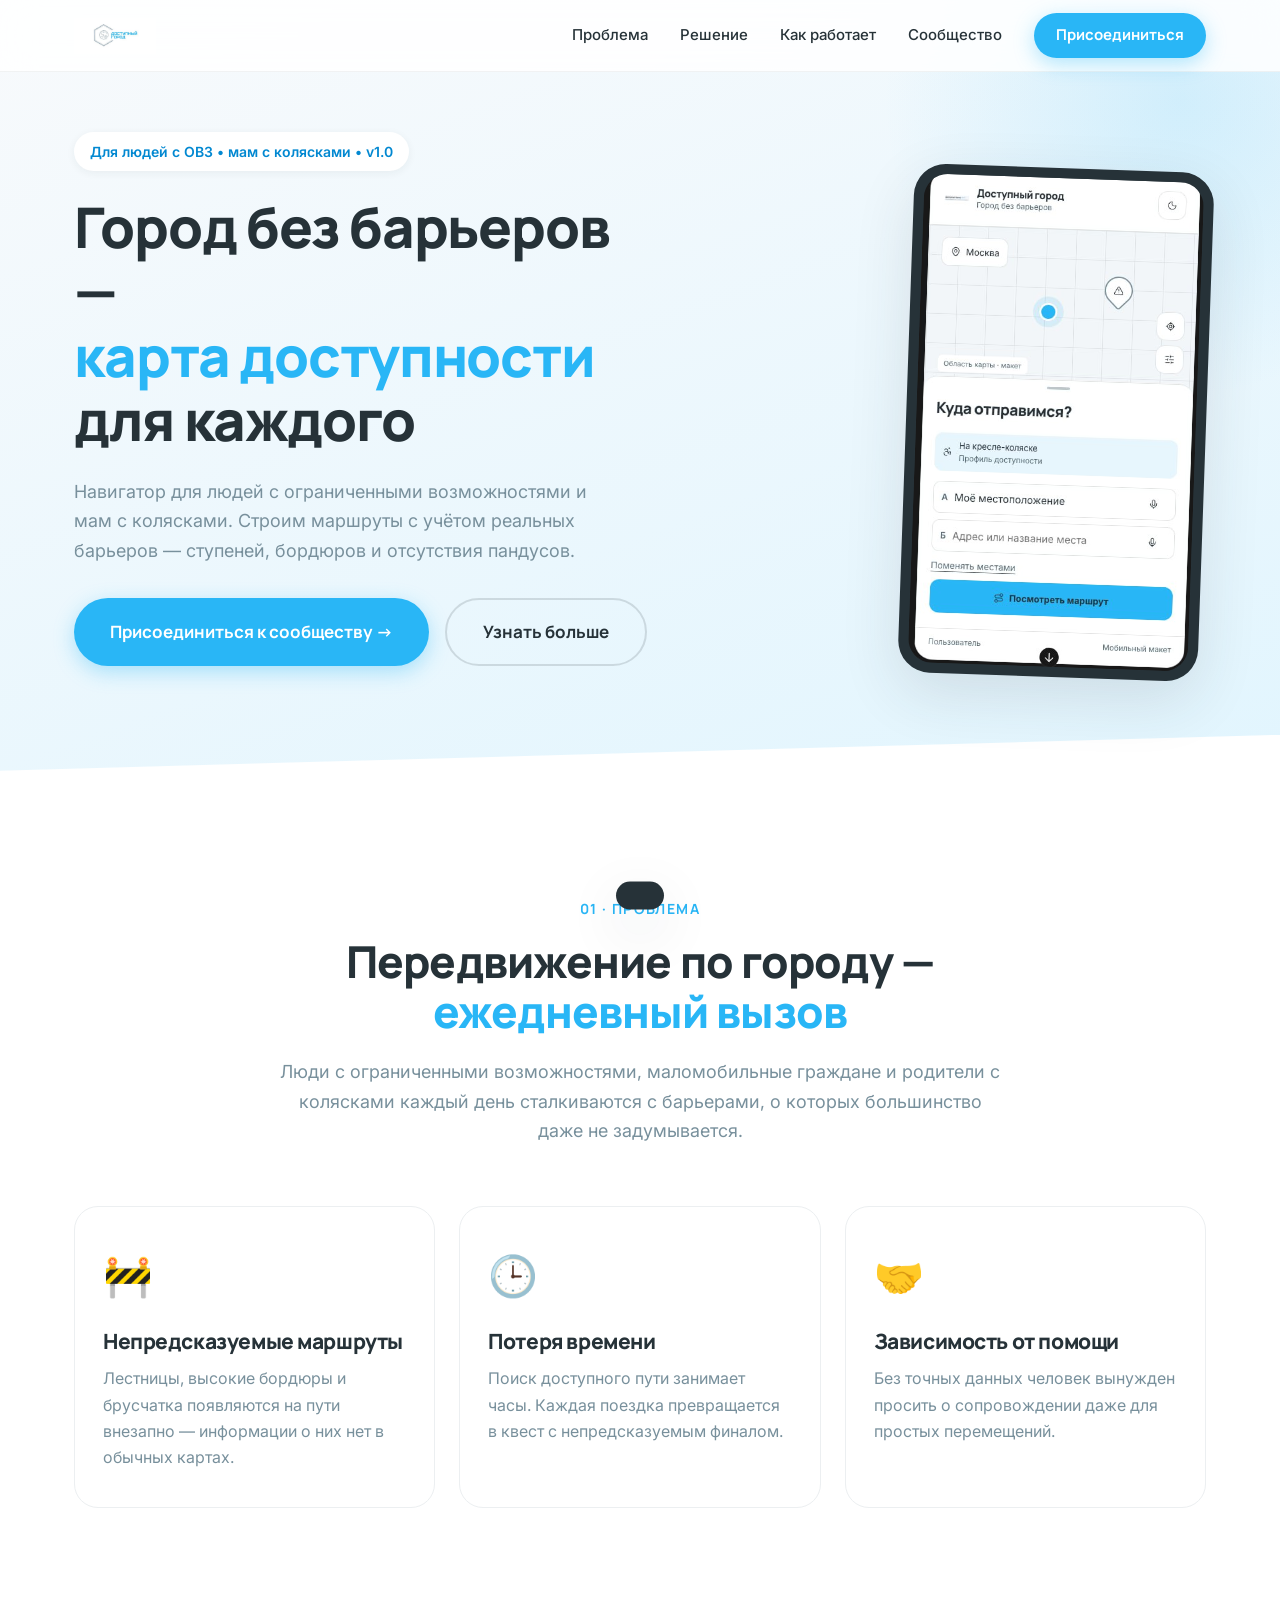
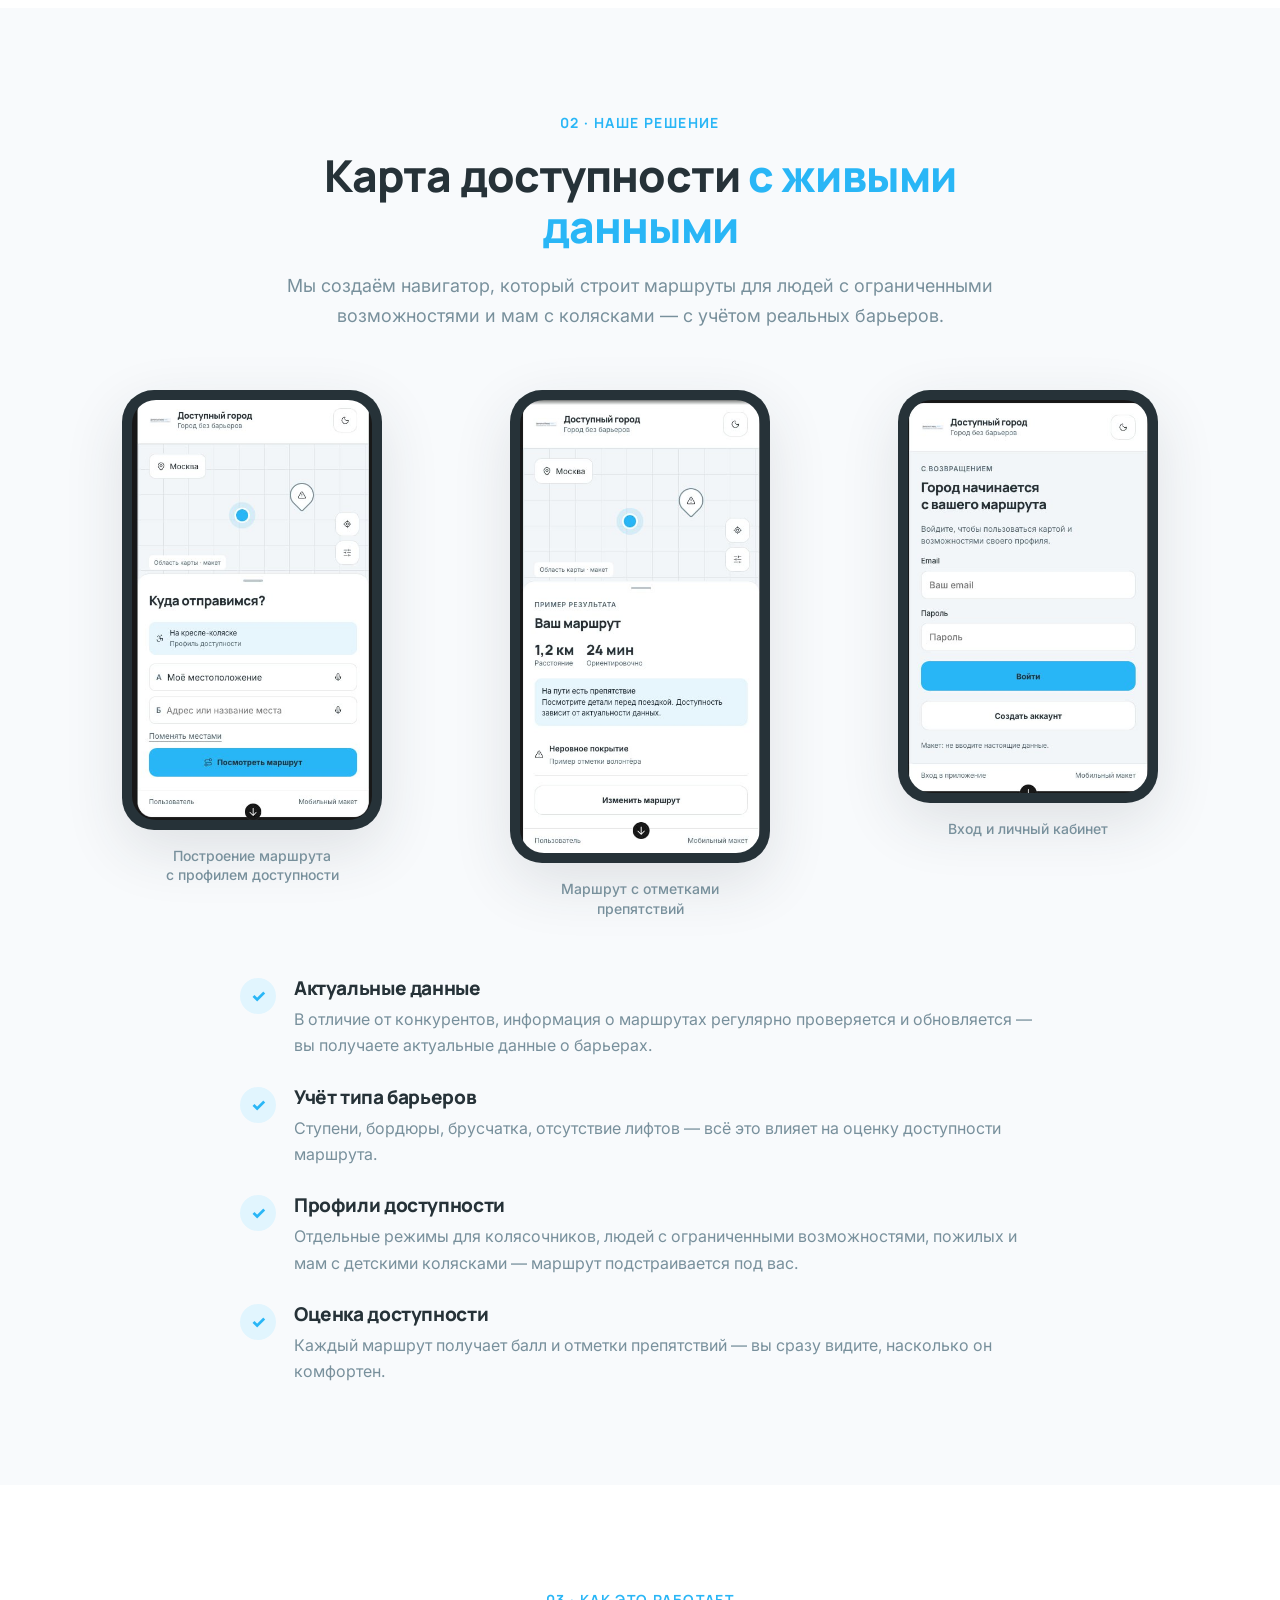
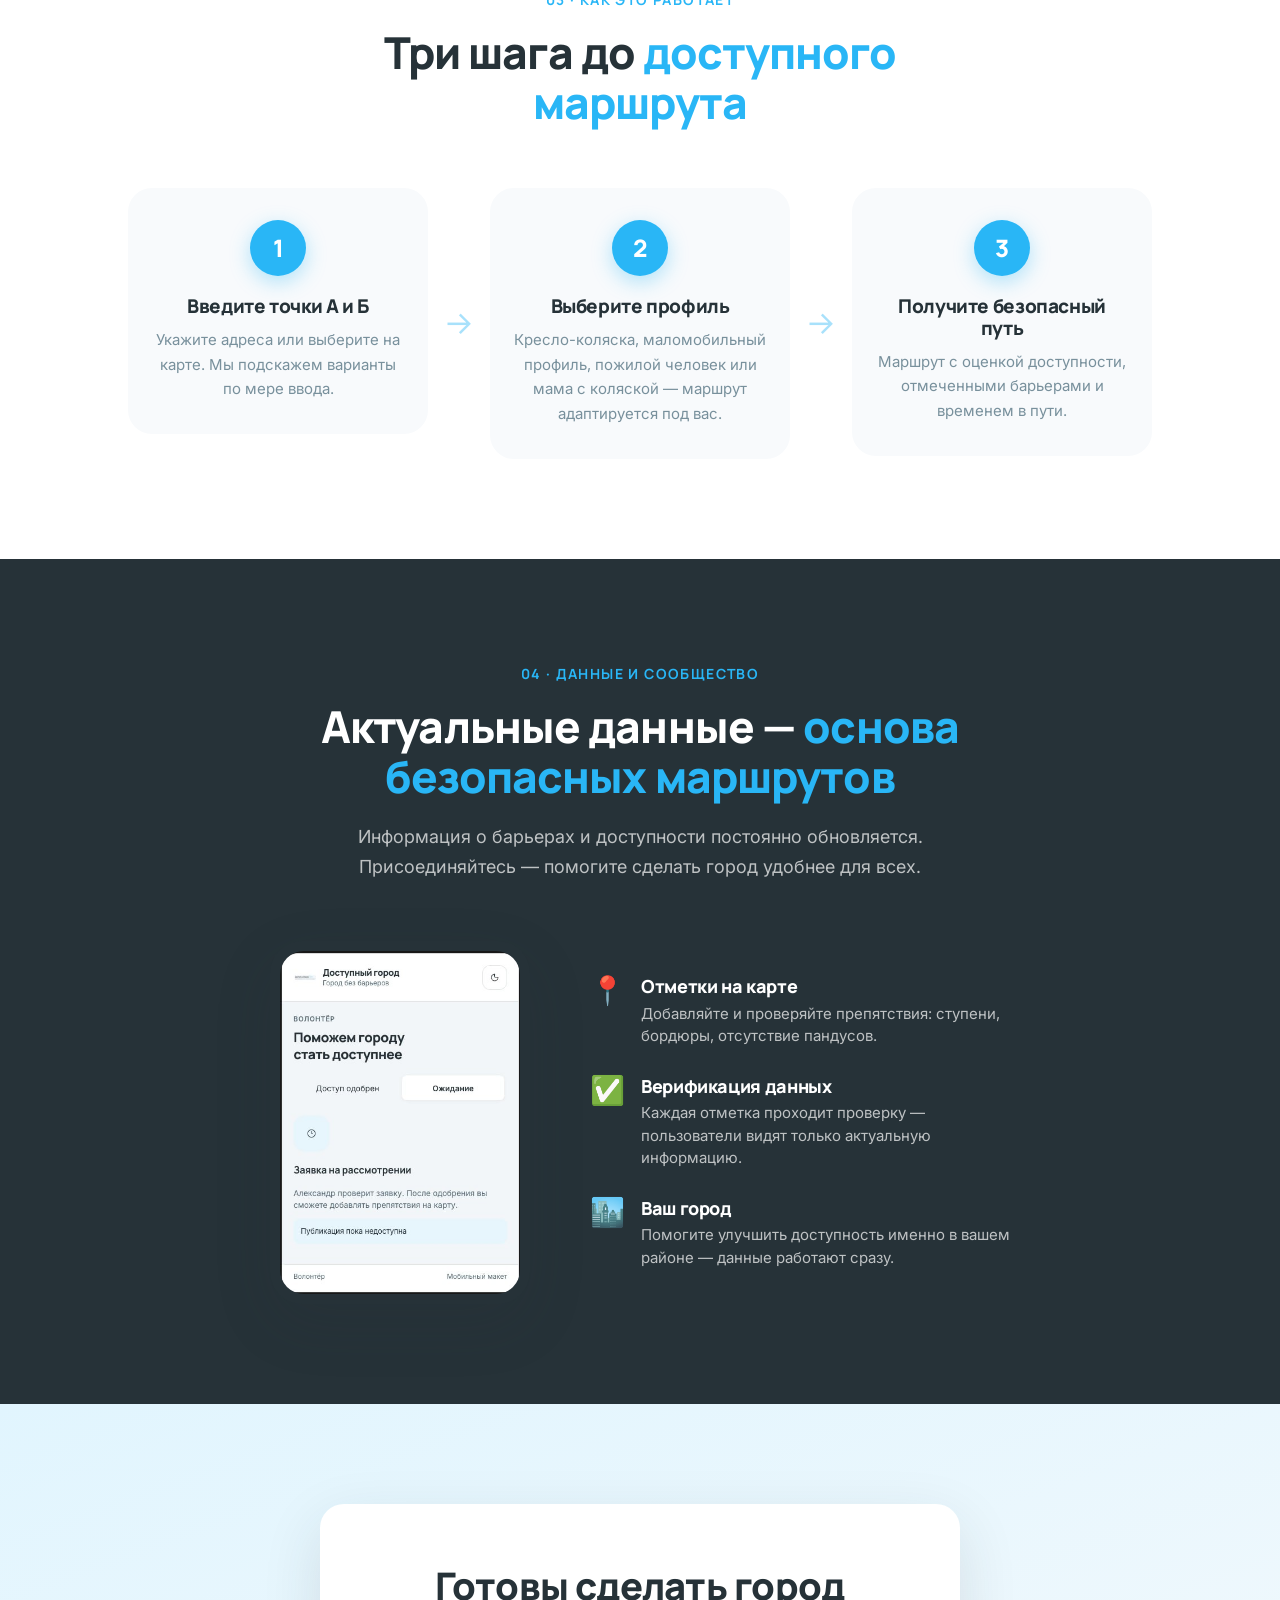
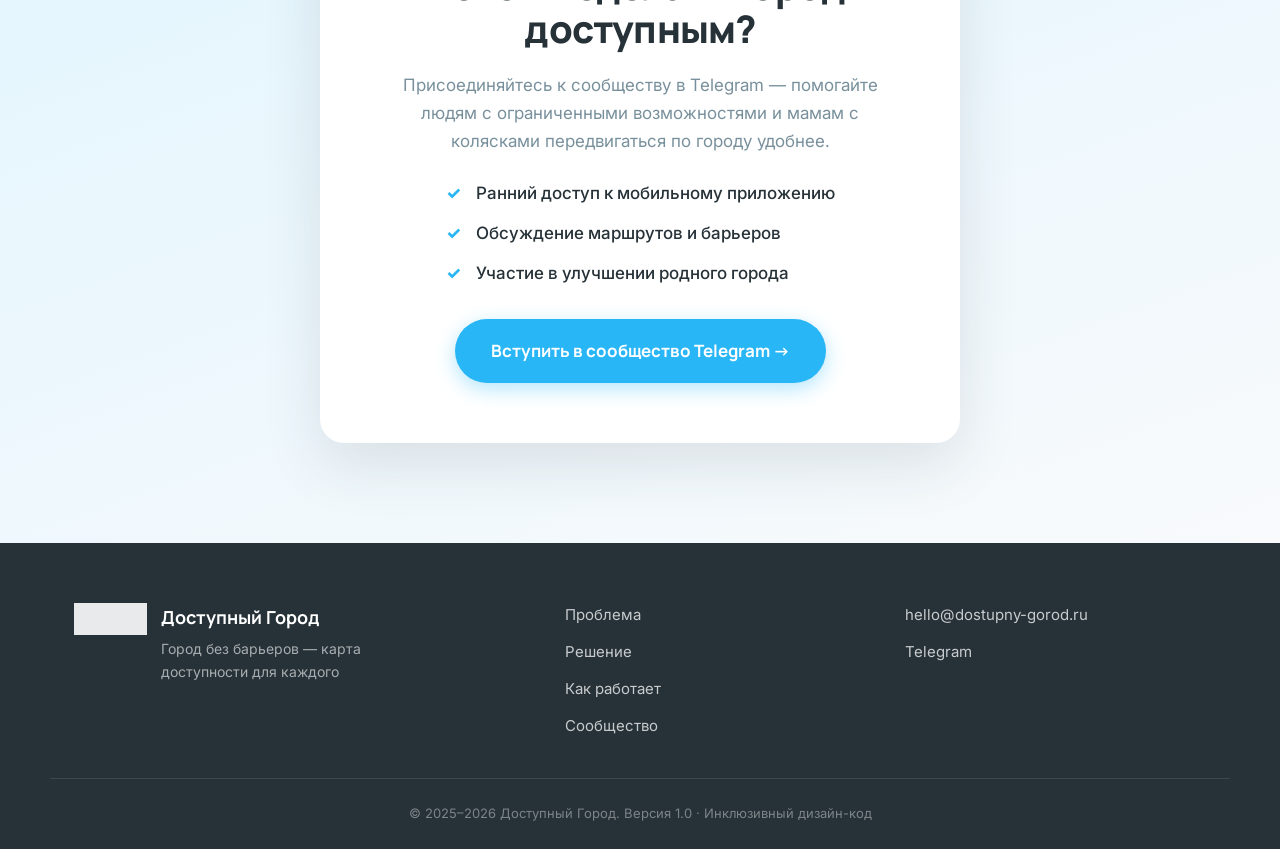
==== index.html @ 625c4ee6 "dostupny-gorod-landing" ====
<!DOCTYPE html>
<html lang="ru">
<head>
    <meta charset="UTF-8">
    <meta name="viewport" content="width=device-width, initial-scale=1.0">
    <title>Доступный Город — Карта доступности для каждого</title>
    <meta name="description" content="Навигатор для людей с ограниченными возможностями и мам с колясками. Актуальные маршруты с учётом реальных барьеров.">
    <meta name="keywords" content="доступный город, навигатор, люди с ограниченными возможностями, коляска, маломобильные, карта доступности, маршруты">
    
    <!-- Open Graph -->
    <meta property="og:title" content="Доступный Город — Карта доступности для каждого">
    <meta property="og:description" content="Навигатор для людей с ограниченными возможностями и мам с колясками. Город без барьеров.">
    <meta property="og:type" content="website">
    <meta property="og:locale" content="ru_RU">
    
    <!-- Favicon & App Icon from brand-board -->
    <link rel="icon" type="image/png" href="app-icon.svg.png">
    <link rel="apple-touch-icon" href="app-icon.svg.png">
    
    <!-- Fonts: Manrope (Display) + Inter (Body) — бренд-борд -->
    <link rel="preconnect" href="https://fonts.googleapis.com">
    <link rel="preconnect" href="https://fonts.gstatic.com" crossorigin>
    <link href="https://fonts.googleapis.com/css2?family=Manrope:wght@400;600;700;800&family=Inter:wght@400;500;600&display=swap" rel="stylesheet">
    
    <link rel="stylesheet" href="styles.css">
</head>
<body>

    <!-- ═══ HEADER / NAV ═══ -->
    <header class="header" id="header">
        <div class="container header__inner">
            <a href="#" class="logo" aria-label="Доступный Город">
                <img src="logo.svg.png" alt="Доступный Город" class="logo__img" width="140" height="40">
            </a>
            <nav class="nav" id="nav">
                <a href="#problem" class="nav__link">Проблема</a>
                <a href="#solution" class="nav__link">Решение</a>
                <a href="#how" class="nav__link">Как работает</a>
                <a href="#community" class="nav__link">Сообщество</a>
                <a href="https://t.me/+YxXUlVFMEhljNTky" class="btn btn--primary btn--sm" target="_blank" rel="noopener">Присоединиться</a>
            </nav>
            <button class="burger" id="burger" aria-label="Меню" aria-expanded="false">
                <span></span><span></span><span></span>
            </button>
        </div>
    </header>

    <!-- ═══ HERO ═══ -->
    <section class="hero" id="hero">
        <div class="container hero__inner">
            <div class="hero__content">
                <span class="badge">Для людей с ОВЗ • мам с колясками • v1.0</span>
                <h1 class="hero__title">
                    Город без барьеров —<br>
                    <span class="text-accent">карта доступности</span> для каждого
                </h1>
                <p class="hero__subtitle">
                    Навигатор для людей с ограниченными возможностями и мам с колясками. 
                    Строим маршруты с учётом реальных барьеров — ступеней, бордюров и отсутствия пандусов.
                </p>
                <div class="hero__actions">
                    <a href="https://t.me/+YxXUlVFMEhljNTky" class="btn btn--primary btn--lg" target="_blank" rel="noopener">Присоединиться к сообществу →</a>
                    <a href="#solution" class="btn btn--ghost btn--lg">Узнать больше</a>
                </div>
            </div>
            <div class="hero__visual">
                <div class="phone-frame phone-frame--hero">
                    <img src="photo_2026-09-19_00-06-48.jpg" alt="Экран построения маршрута в приложении Доступный Город" class="phone-frame__img">
                </div>
            </div>
        </div>
        <div class="hero__wave" aria-hidden="true"></div>
    </section>

    <!-- ═══ БЛОК 1: ПРОБЛЕМА ═══ -->
    <section class="section section--problem" id="problem">
        <div class="container">
            <div class="section__head">
                <span class="section__eyebrow">01 · Проблема</span>
                <h2 class="section__title">Передвижение по городу — <span class="text-accent">ежедневный вызов</span></h2>
                <p class="section__lead">
                    Люди с ограниченными возможностями, маломобильные граждане и родители с колясками каждый день сталкиваются с барьерами, о которых большинство даже не задумывается.
                </p>
            </div>
            <div class="cards">
                <article class="card card--problem">
                    <div class="card__icon">🚧</div>
                    <h3 class="card__title">Непредсказуемые маршруты</h3>
                    <p class="card__text">Лестницы, высокие бордюры и брусчатка появляются на пути внезапно — информации о них нет в обычных картах.</p>
                </article>
                <article class="card card--problem">
                    <div class="card__icon">🕒</div>
                    <h3 class="card__title">Потеря времени</h3>
                    <p class="card__text">Поиск доступного пути занимает часы. Каждая поездка превращается в квест с непредсказуемым финалом.</p>
                </article>
                <article class="card card--problem">
                    <div class="card__icon">🤝</div>
                    <h3 class="card__title">Зависимость от помощи</h3>
                    <p class="card__text">Без точных данных человек вынужден просить о сопровождении даже для простых перемещений.</p>
                </article>
            </div>
        </div>
    </section>

    <!-- ═══ БЛОК 2: РЕШЕНИЕ / УТП ═══ -->
    <section class="section section--solution" id="solution">
        <div class="container">
            <div class="section__head">
                <span class="section__eyebrow">02 · Наше решение</span>
                <h2 class="section__title">Карта доступности <span class="text-accent">с живыми данными</span></h2>
                <p class="section__lead">
                    Мы создаём навигатор, который строит маршруты для людей с ограниченными возможностями и мам с колясками — с учётом реальных барьеров.
                </p>
            </div>

            <!-- Реальные скриншоты приложения из макетов -->
            <div class="screenshots">
                <div class="screenshot">
                    <div class="phone-frame">
                        <img src="photo_2026-09-19_00-06-48.jpg" alt="Построение маршрута" loading="lazy">
                    </div>
                    <p class="screenshot__caption">Построение маршрута<br>с профилем доступности</p>
                </div>
                <div class="screenshot">
                    <div class="phone-frame">
                        <img src="photo_2026-09-19_00-06-29.jpg" alt="Результат маршрута" loading="lazy">
                    </div>
                    <p class="screenshot__caption">Маршрут с отметками препятствий</p>
                </div>
                <div class="screenshot">
                    <div class="phone-frame">
                        <img src="photo_2026-09-18_21-00-55.jpg" alt="Вход в приложение" loading="lazy">
                    </div>
                    <p class="screenshot__caption">Вход и личный кабинет</p>
                </div>
            </div>

            <div class="usp">
                <div class="usp__list">
                    <div class="usp__item">
                        <div class="usp__item-icon">✓</div>
                        <div>
                            <h3 class="usp__item-title">Актуальные данные</h3>
                            <p class="usp__item-text">В отличие от конкурентов, информация о маршрутах регулярно проверяется и обновляется — вы получаете актуальные данные о барьерах.</p>
                        </div>
                    </div>
                    <div class="usp__item">
                        <div class="usp__item-icon">✓</div>
                        <div>
                            <h3 class="usp__item-title">Учёт типа барьеров</h3>
                            <p class="usp__item-text">Ступени, бордюры, брусчатка, отсутствие лифтов — всё это влияет на оценку доступности маршрута.</p>
                        </div>
                    </div>
                    <div class="usp__item">
                        <div class="usp__item-icon">✓</div>
                        <div>
                            <h3 class="usp__item-title">Профили доступности</h3>
                            <p class="usp__item-text">Отдельные режимы для колясочников, людей с ограниченными возможностями, пожилых и мам с детскими колясками — маршрут подстраивается под вас.</p>
                        </div>
                    </div>
                    <div class="usp__item">
                        <div class="usp__item-icon">✓</div>
                        <div>
                            <h3 class="usp__item-title">Оценка доступности</h3>
                            <p class="usp__item-text">Каждый маршрут получает балл и отметки препятствий — вы сразу видите, насколько он комфортен.</p>
                        </div>
                    </div>
                </div>
            </div>
        </div>
    </section>

    <!-- ═══ БЛОК 3: КАК РАБОТАЕТ ═══ -->
    <section class="section section--how" id="how">
        <div class="container">
            <div class="section__head">
                <span class="section__eyebrow">03 · Как это работает</span>
                <h2 class="section__title">Три шага до <span class="text-accent">доступного маршрута</span></h2>
            </div>
            <div class="steps">
                <div class="step">
                    <div class="step__num">1</div>
                    <h3 class="step__title">Введите точки А и Б</h3>
                    <p class="step__text">Укажите адреса или выберите на карте. Мы подскажем варианты по мере ввода.</p>
                </div>
                <div class="step__arrow" aria-hidden="true">→</div>
                <div class="step">
                    <div class="step__num">2</div>
                    <h3 class="step__title">Выберите профиль</h3>
                    <p class="step__text">Кресло-коляска, маломобильный профиль, пожилой человек или мама с коляской — маршрут адаптируется под вас.</p>
                </div>
                <div class="step__arrow" aria-hidden="true">→</div>
                <div class="step">
                    <div class="step__num">3</div>
                    <h3 class="step__title">Получите безопасный путь</h3>
                    <p class="step__text">Маршрут с оценкой доступности, отмеченными барьерами и временем в пути.</p>
                </div>
            </div>
        </div>
    </section>

    <!-- ═══ БЛОК 4: СООБЩЕСТВО / ДАННЫЕ ═══ -->
    <section class="section section--volunteers" id="community">
        <div class="container">
            <div class="section__head">
                <span class="section__eyebrow">04 · Данные и сообщество</span>
                <h2 class="section__title">Актуальные данные — <span class="text-accent">основа безопасных маршрутов</span></h2>
                <p class="section__lead">
                    Информация о барьерах и доступности постоянно обновляется. Присоединяйтесь — помогите сделать город удобнее для всех.
                </p>
            </div>

            <div class="volunteer-showcase">
                <div class="phone-frame phone-frame--side">
                    <img src="photo_2026-09-18_21-00-03.jpg" alt="Экран приложения — статус заявки" loading="lazy">
                </div>
                <div class="community-benefits">
                    <div class="community-item">
                        <div class="community-item__icon">📍</div>
                        <div>
                            <h3>Отметки на карте</h3>
                            <p>Добавляйте и проверяйте препятствия: ступени, бордюры, отсутствие пандусов.</p>
                        </div>
                    </div>
                    <div class="community-item">
                        <div class="community-item__icon">✅</div>
                        <div>
                            <h3>Верификация данных</h3>
                            <p>Каждая отметка проходит проверку — пользователи видят только актуальную информацию.</p>
                        </div>
                    </div>
                    <div class="community-item">
                        <div class="community-item__icon">🏙️</div>
                        <div>
                            <h3>Ваш город</h3>
                            <p>Помогите улучшить доступность именно в вашем районе — данные работают сразу.</p>
                        </div>
                    </div>
                </div>
            </div>
        </div>
    </section>

    <!-- ═══ БЛОК 5: CTA ═══ -->
    <section class="section section--cta" id="cta">
        <div class="container">
            <div class="cta cta--simple">
                <div class="cta__content">
                    <h2 class="cta__title">Готовы сделать город доступным?</h2>
                    <p class="cta__text">
                        Присоединяйтесь к сообществу в Telegram — 
                        помогайте людям с ограниченными возможностями и мамам с колясками передвигаться по городу удобнее.
                    </p>
                    <ul class="cta__benefits">
                        <li>Ранний доступ к мобильному приложению</li>
                        <li>Обсуждение маршрутов и барьеров</li>
                        <li>Участие в улучшении родного города</li>
                    </ul>
                    <a href="https://t.me/+YxXUlVFMEhljNTky" class="btn btn--primary btn--lg" target="_blank" rel="noopener">
                        Вступить в сообщество Telegram →
                    </a>
                </div>
            </div>
        </div>
    </section>

    <!-- ═══ FOOTER ═══ -->
    <footer class="footer">
        <div class="container footer__inner">
            <div class="footer__brand">
                <img src="logo.svg.png" alt="" class="footer__logo" width="120" height="34">
                <div>
                    <strong>Доступный Город</strong>
                    <p>Город без барьеров — карта доступности для каждого</p>
                </div>
            </div>
            <div class="footer__links">
                <a href="#problem">Проблема</a>
                <a href="#solution">Решение</a>
                <a href="#how">Как работает</a>
                <a href="#community">Сообщество</a>
            </div>
            <div class="footer__contacts">
                <a href="mailto:hello@dostupny-gorod.ru">hello@dostupny-gorod.ru</a>
                <a href="https://t.me/+YxXUlVFMEhljNTky" target="_blank" rel="noopener">Telegram</a>
            </div>
        </div>
        <div class="footer__bottom">
            <div class="container">
                <p>© 2025–2026 Доступный Город. Версия 1.0 · Инклюзивный дизайн-код</p>
            </div>
        </div>
    </footer>

    <!-- Toast -->
    <div class="toast" id="toast" role="status" aria-live="polite"></div>

    <script src="script.js"></script>
</body>
</html>
---- styles.css ----
/* ═══════════════════════════════════════════════════════════
   ДОСТУПНЫЙ ГОРОД — LANDING STYLES
   Brand-board: #29B6F6 / #78909C / #263238
   Fonts: Manrope (display) + Inter (body)
   ═══════════════════════════════════════════════════════════ */

:root {
    --blue: #29B6F6;
    --blue-dark: #0288D1;
    --blue-light: #E1F5FE;
    --gray: #78909C;
    --gray-light: #ECEFF1;
    --charcoal: #263238;
    --white: #FFFFFF;
    --bg: #F8FAFC;
    
    --font-display: 'Manrope', system-ui, sans-serif;
    --font-body: 'Inter', system-ui, sans-serif;
    
    --radius: 16px;
    --radius-lg: 24px;
    --shadow-sm: 0 2px 8px rgba(38, 50, 56, 0.06);
    --shadow: 0 8px 24px rgba(38, 50, 56, 0.08);
    --shadow-lg: 0 20px 60px rgba(38, 50, 56, 0.12);
    
    --container: 1180px;
    --header-h: 72px;
    
    --transition: 0.3s cubic-bezier(0.4, 0, 0.2, 1);
}

* { margin: 0; padding: 0; box-sizing: border-box; }

html { scroll-behavior: smooth; scroll-padding-top: var(--header-h); }

body {
    font-family: var(--font-body);
    font-size: 17px;
    line-height: 1.65;
    color: var(--charcoal);
    background: var(--white);
    -webkit-font-smoothing: antialiased;
    overflow-x: hidden;
}

h1, h2, h3, h4 {
    font-family: var(--font-display);
    font-weight: 800;
    line-height: 1.15;
    letter-spacing: -0.02em;
}

a { color: inherit; text-decoration: none; }
img, svg { display: block; max-width: 100%; }
button { font-family: inherit; cursor: pointer; border: none; background: none; }

.container {
    width: 100%;
    max-width: var(--container);
    margin: 0 auto;
    padding: 0 24px;
}

.text-accent { color: var(--blue); }

/* ═══ BUTTONS ═══ */
.btn {
    display: inline-flex;
    align-items: center;
    justify-content: center;
    gap: 8px;
    font-family: var(--font-display);
    font-weight: 700;
    font-size: 16px;
    padding: 14px 28px;
    border-radius: 100px;
    transition: var(--transition);
    white-space: nowrap;
    cursor: pointer;
}

.btn--primary {
    background: var(--blue);
    color: var(--white);
    box-shadow: 0 6px 20px rgba(41, 182, 246, 0.35);
}
.btn--primary:hover {
    background: var(--blue-dark);
    transform: translateY(-2px);
    box-shadow: 0 10px 28px rgba(41, 182, 246, 0.45);
}
.btn--ghost {
    background: transparent;
    color: var(--charcoal);
    border: 2px solid rgba(38, 50, 56, 0.15);
}
.btn--ghost:hover {
    border-color: var(--blue);
    color: var(--blue);
    background: var(--blue-light);
}
.btn--sm { padding: 10px 22px; font-size: 15px; }
.btn--lg { padding: 18px 36px; font-size: 17px; }
.btn--full { width: 100%; }

/* ═══ HEADER ═══ */
.header {
    position: fixed;
    top: 0; left: 0; right: 0;
    height: var(--header-h);
    background: rgba(255, 255, 255, 0.85);
    backdrop-filter: blur(16px);
    -webkit-backdrop-filter: blur(16px);
    border-bottom: 1px solid rgba(38, 50, 56, 0.06);
    z-index: 1000;
    transition: var(--transition);
}
.header--scrolled {
    box-shadow: var(--shadow-sm);
    background: rgba(255, 255, 255, 0.95);
}
.header__inner {
    display: flex;
    align-items: center;
    justify-content: space-between;
    height: 100%;
    gap: 24px;
}
.logo {
    display: flex;
    align-items: center;
    gap: 10px;
}
.logo__img {
    height: 36px;
    width: auto;
}

.nav {
    display: flex;
    align-items: center;
    gap: 32px;
}
.nav__link {
    font-weight: 500;
    font-size: 15px;
    color: var(--charcoal);
    position: relative;
    transition: color var(--transition);
}
.nav__link::after {
    content: '';
    position: absolute;
    bottom: -4px; left: 0;
    width: 0; height: 2px;
    background: var(--blue);
    transition: width var(--transition);
}
.nav__link:hover { color: var(--blue); }
.nav__link:hover::after { width: 100%; }

.burger {
    display: none;
    flex-direction: column;
    gap: 5px;
    padding: 8px;
}
.burger span {
    width: 24px; height: 2px;
    background: var(--charcoal);
    border-radius: 2px;
    transition: var(--transition);
}

/* ═══ HERO ═══ */
.hero {
    position: relative;
    padding: calc(var(--header-h) + 60px) 0 80px;
    background: linear-gradient(160deg, #F8FAFC 0%, #E1F5FE 100%);
    overflow: hidden;
}
.hero::before {
    content: '';
    position: absolute;
    top: -200px; right: -200px;
    width: 600px; height: 600px;
    background: radial-gradient(circle, rgba(41, 182, 246, 0.15) 0%, transparent 70%);
    border-radius: 50%;
    pointer-events: none;
}
.hero__inner {
    display: grid;
    grid-template-columns: 1.15fr 1fr;
    gap: 60px;
    align-items: center;
    position: relative;
    z-index: 2;
}
.badge {
    display: inline-block;
    padding: 8px 16px;
    background: var(--white);
    color: var(--blue-dark);
    border-radius: 100px;
    font-size: 14px;
    font-weight: 600;
    margin-bottom: 24px;
    box-shadow: var(--shadow-sm);
}
.hero__title {
    font-size: clamp(32px, 5vw, 56px);
    margin-bottom: 24px;
}
.hero__subtitle {
    font-size: 18px;
    color: var(--gray);
    margin-bottom: 32px;
    max-width: 540px;
}
.hero__actions {
    display: flex;
    flex-wrap: wrap;
    gap: 16px;
    margin-bottom: 48px;
}
.hero__stats {
    display: flex;
    gap: 40px;
    flex-wrap: wrap;
}
.stat__num {
    display: block;
    font-family: var(--font-display);
    font-size: 36px;
    font-weight: 800;
    color: var(--blue);
    line-height: 1;
}
.stat__label {
    font-size: 14px;
    color: var(--gray);
}

/* Phone frame for screenshots */
.phone-frame {
    background: var(--charcoal);
    border-radius: 32px;
    padding: 10px;
    box-shadow: var(--shadow-lg);
    overflow: hidden;
    max-width: 280px;
}
.phone-frame img,
.phone-frame__img {
    width: 100%;
    height: auto;
    border-radius: 24px;
    display: block;
}
.phone-frame--hero {
    max-width: 300px;
    margin-left: auto;
    transform: rotate(2deg);
}
.phone-frame--side {
    max-width: 260px;
    flex-shrink: 0;
}

.hero__wave {
    position: absolute;
    bottom: -1px; left: 0; right: 0;
    height: 60px;
    background: var(--white);
    clip-path: polygon(0 100%, 100% 100%, 100% 0, 0 60%);
}

/* ═══ SECTIONS ═══ */
.section { padding: 100px 0; }
.section--problem { background: var(--white); }
.section--solution { background: var(--bg); }
.section--how { background: var(--white); }
.section--volunteers { background: var(--charcoal); color: var(--white); }
.section--volunteers .section__lead { color: rgba(255,255,255,0.7); }
.section--cta { background: linear-gradient(160deg, #E1F5FE 0%, #F8FAFC 100%); }

.section__head {
    max-width: 720px;
    margin: 0 auto 60px;
    text-align: center;
}
.section__eyebrow {
    display: inline-block;
    font-family: var(--font-display);
    font-size: 14px;
    font-weight: 700;
    letter-spacing: 0.1em;
    text-transform: uppercase;
    color: var(--blue);
    margin-bottom: 16px;
}
.section__title {
    font-size: clamp(28px, 4vw, 44px);
    margin-bottom: 20px;
}
.section__lead {
    font-size: 18px;
    color: var(--gray);
}

/* ═══ CARDS (Проблема) ═══ */
.cards {
    display: grid;
    grid-template-columns: repeat(3, 1fr);
    gap: 24px;
}
.card {
    padding: 36px 28px;
    background: var(--white);
    border-radius: var(--radius-lg);
    border: 1px solid var(--gray-light);
    transition: var(--transition);
}
.card:hover {
    transform: translateY(-6px);
    box-shadow: var(--shadow);
    border-color: var(--blue);
}
.card__icon {
    font-size: 40px;
    margin-bottom: 20px;
}
.card__title {
    font-size: 21px;
    margin-bottom: 12px;
}
.card__text {
    color: var(--gray);
    font-size: 16px;
}

/* ═══ SCREENSHOTS ═══ */
.screenshots {
    display: grid;
    grid-template-columns: repeat(3, 1fr);
    gap: 32px;
    margin-bottom: 60px;
    justify-items: center;
    align-items: start;
}
.screenshot {
    display: flex;
    flex-direction: column;
    align-items: center;
    text-align: center;
    width: 100%;
    max-width: 280px;
}
.screenshot .phone-frame {
    width: 100%;
    max-width: 260px;
}
.screenshot__caption {
    margin-top: 16px;
    font-size: 14px;
    color: var(--gray);
    font-weight: 500;
    line-height: 1.4;
    max-width: 240px;
    text-align: center;
    min-height: 2.8em;
}

/* ═══ USP ═══ */
.usp {
    max-width: 800px;
    margin: 0 auto;
}
.usp__list {
    display: flex;
    flex-direction: column;
    gap: 28px;
}
.usp__item {
    display: flex;
    gap: 18px;
}
.usp__item-icon {
    width: 36px; height: 36px;
    border-radius: 50%;
    background: var(--blue-light);
    color: var(--blue);
    display: grid;
    place-items: center;
    font-weight: 800;
    flex-shrink: 0;
}
.usp__item-title {
    font-size: 19px;
    margin-bottom: 6px;
}
.usp__item-text {
    color: var(--gray);
    font-size: 16px;
}

/* ═══ STEPS ═══ */
.steps {
    display: flex;
    align-items: flex-start;
    justify-content: center;
    gap: 16px;
    flex-wrap: wrap;
}
.step {
    flex: 1;
    min-width: 220px;
    max-width: 300px;
    text-align: center;
    padding: 32px 24px;
    background: var(--bg);
    border-radius: var(--radius-lg);
    transition: var(--transition);
}
.step:hover {
    background: var(--blue-light);
    transform: translateY(-4px);
}
.step__num {
    width: 56px; height: 56px;
    margin: 0 auto 20px;
    border-radius: 50%;
    background: var(--blue);
    color: var(--white);
    display: grid;
    place-items: center;
    font-family: var(--font-display);
    font-size: 24px;
    font-weight: 800;
    box-shadow: 0 6px 20px rgba(41, 182, 246, 0.35);
}
.step__title {
    font-size: 19px;
    margin-bottom: 10px;
}
.step__text {
    color: var(--gray);
    font-size: 15px;
}
.step__arrow {
    font-size: 32px;
    color: var(--blue);
    align-self: center;
    opacity: 0.4;
}

/* ═══ VOLUNTEERS + QUOTE ═══ */
.volunteer-showcase {
    display: flex;
    align-items: center;
    justify-content: center;
    gap: 60px;
    max-width: 900px;
    margin: 0 auto;
}
.quote {
    max-width: 480px;
    text-align: left;
    position: relative;
}
.quote__mark {
    font-family: var(--font-display);
    font-size: 100px;
    line-height: 0.5;
    color: var(--blue);
    opacity: 0.5;
    margin-bottom: 16px;
}
.quote__text {
    font-family: var(--font-display);
    font-size: clamp(18px, 2.2vw, 22px);
    font-weight: 600;
    line-height: 1.5;
    margin-bottom: 28px;
}
.quote__author {
    display: inline-flex;
    align-items: center;
    gap: 14px;
    text-align: left;
}
.quote__avatar {
    width: 52px; height: 52px;
    border-radius: 50%;
    background: var(--blue);
    color: var(--white);
    display: grid;
    place-items: center;
    font-family: var(--font-display);
    font-weight: 800;
    font-size: 18px;
}
.quote__author strong { display: block; }
.quote__author span { font-size: 14px; color: rgba(255,255,255,0.6); }


/* ═══ COMMUNITY BENEFITS ═══ */
.community-benefits {
    display: flex;
    flex-direction: column;
    gap: 28px;
    max-width: 420px;
}
.community-item {
    display: flex;
    gap: 16px;
    align-items: flex-start;
}
.community-item__icon {
    font-size: 28px;
    flex-shrink: 0;
    line-height: 1;
}
.community-item h3 {
    font-size: 18px;
    margin-bottom: 6px;
    color: var(--white);
}
.community-item p {
    font-size: 15px;
    color: rgba(255,255,255,0.7);
    line-height: 1.5;
}

/* ═══ CTA + FORM ═══ */
.cta {
    display: grid;
    grid-template-columns: 1fr 1fr;
    gap: 60px;
    align-items: center;
    background: var(--white);
    border-radius: var(--radius-lg);
    padding: 60px;
    box-shadow: var(--shadow-lg);
}
.cta__title {
    font-size: clamp(26px, 3.5vw, 38px);
    margin-bottom: 20px;
}
.cta__text {
    color: var(--gray);
    margin-bottom: 24px;
}
.cta__benefits {
    list-style: none;
    display: flex;
    flex-direction: column;
    gap: 12px;
}
.cta__benefits li {
    position: relative;
    padding-left: 30px;
    font-weight: 500;
}

.cta--simple {
    grid-template-columns: 1fr;
    text-align: center;
    max-width: 640px;
    margin: 0 auto;
}
.cta--simple .cta__content {
    display: flex;
    flex-direction: column;
    align-items: center;
}
.cta--simple .cta__text {
    max-width: 480px;
}
.cta--simple .cta__benefits {
    align-items: flex-start;
    text-align: left;
    margin-bottom: 32px;
}

.cta__benefits li::before {
    content: '✓';
    position: absolute;
    left: 0;
    color: var(--blue);
    font-weight: 800;
}

.form {
    display: flex;
    flex-direction: column;
    gap: 18px;
}
.form__title {
    font-size: 24px;
    margin-bottom: 4px;
}
.form__group {
    display: flex;
    flex-direction: column;
    gap: 6px;
}
.form__label {
    font-size: 14px;
    font-weight: 600;
    color: var(--charcoal);
}
.form__optional {
    font-weight: 400;
    color: var(--gray);
}
.form__input {
    font-family: var(--font-body);
    font-size: 16px;
    padding: 14px 16px;
    border: 2px solid var(--gray-light);
    border-radius: 12px;
    background: var(--white);
    color: var(--charcoal);
    transition: var(--transition);
    width: 100%;
}
.form__input:focus {
    outline: none;
    border-color: var(--blue);
    box-shadow: 0 0 0 4px rgba(41, 182, 246, 0.15);
}
.form__input::placeholder { color: var(--gray); opacity: 0.7; }
.form__textarea { resize: vertical; min-height: 80px; }
.form__input--error { border-color: #E53935; }
.form__error {
    font-size: 13px;
    color: #E53935;
    min-height: 0;
}
.form__checkbox {
    display: flex;
    align-items: flex-start;
    gap: 10px;
    font-size: 14px;
    color: var(--gray);
    cursor: pointer;
}
.form__checkbox input {
    margin-top: 3px;
    accent-color: var(--blue);
    width: 16px; height: 16px;
    flex-shrink: 0;
}
.form__note {
    text-align: center;
    font-size: 14px;
    color: var(--gray);
}
.form__note a {
    color: var(--blue);
    font-weight: 600;
}
.form__note a:hover { text-decoration: underline; }

/* ═══ FOOTER ═══ */
.footer {
    background: var(--charcoal);
    color: var(--white);
    padding: 60px 0 0;
}
.footer__inner {
    display: grid;
    grid-template-columns: 1.5fr 1fr 1fr;
    gap: 40px;
    padding-bottom: 40px;
    border-bottom: 1px solid rgba(255,255,255,0.1);
}
.footer__brand {
    display: flex;
    gap: 14px;
    align-items: flex-start;
}
.footer__logo {
    height: 32px;
    width: auto;
    filter: brightness(0) invert(1);
    opacity: 0.9;
}
.footer__brand strong {
    font-family: var(--font-display);
    font-size: 18px;
    display: block;
    margin-bottom: 4px;
}
.footer__brand p {
    font-size: 14px;
    color: rgba(255,255,255,0.6);
    max-width: 280px;
}
.footer__links, .footer__contacts {
    display: flex;
    flex-direction: column;
    gap: 12px;
}
.footer__links a, .footer__contacts a {
    font-size: 15px;
    color: rgba(255,255,255,0.75);
    transition: color var(--transition);
}
.footer__links a:hover, .footer__contacts a:hover { color: var(--blue); }
.footer__bottom {
    padding: 24px 0;
    font-size: 13px;
    color: rgba(255,255,255,0.4);
    text-align: center;
}

/* ═══ TOAST ═══ */
.toast {
    position: fixed;
    bottom: 24px; left: 50%;
    transform: translate(-50%, 120%);
    background: var(--charcoal);
    color: var(--white);
    padding: 14px 24px;
    border-radius: 100px;
    font-size: 15px;
    font-weight: 500;
    box-shadow: var(--shadow-lg);
    z-index: 2000;
    transition: transform 0.4s cubic-bezier(0.4, 0, 0.2, 1);
    max-width: calc(100% - 32px);
    text-align: center;
}
.toast--show { transform: translate(-50%, 0); }
.toast--success { background: var(--blue); }
.toast--error   { background: #E53935; }

/* ═══ RESPONSIVE ═══ */
@media (max-width: 980px) {
    .hero__inner { grid-template-columns: 1fr; gap: 40px; }
    .hero__visual { order: -1; }
    .phone-frame--hero { margin: 0 auto; transform: none; max-width: 260px; }
    .screenshots { grid-template-columns: 1fr; gap: 40px; }
    .volunteer-showcase { flex-direction: column; gap: 40px; }
    .quote { text-align: center; }
    .quote__author { justify-content: center; }
    .cta { grid-template-columns: 1fr; padding: 40px 28px; gap: 40px; }
    .footer__inner { grid-template-columns: 1fr 1fr; }
}

@media (max-width: 720px) {
    :root { --header-h: 64px; }
    .nav {
        position: fixed;
        top: var(--header-h); left: 0; right: 0;
        flex-direction: column;
        align-items: stretch;
        gap: 0;
        background: var(--white);
        padding: 16px 24px 24px;
        box-shadow: var(--shadow);
        transform: translateY(-120%);
        transition: transform 0.35s ease;
        max-height: calc(100vh - var(--header-h));
        overflow-y: auto;
    }
    .nav--open { transform: translateY(0); }
    .nav__link {
        padding: 14px 0;
        border-bottom: 1px solid var(--gray-light);
        font-size: 16px;
    }
    .nav .btn { margin-top: 16px; }
    .burger { display: flex; }
    .burger--open span:nth-child(1) { transform: translateY(7px) rotate(45deg); }
    .burger--open span:nth-child(2) { opacity: 0; }
    .burger--open span:nth-child(3) { transform: translateY(-7px) rotate(-45deg); }

    .section { padding: 64px 0; }
    .section__head { margin-bottom: 40px; }
    .cards { grid-template-columns: 1fr; }
    .hero { padding: calc(var(--header-h) + 32px) 0 60px; }
    .hero__actions { flex-direction: column; align-items: stretch; }
    .hero__actions .btn { width: 100%; }
    .hero__stats { gap: 24px; }
    .stat__num { font-size: 28px; }
    .steps { flex-direction: column; align-items: stretch; }
    .step__arrow { transform: rotate(90deg); }
    .footer__inner { grid-template-columns: 1fr; text-align: center; }
    .footer__brand { justify-content: center; flex-direction: column; align-items: center; }
    .cta { padding: 32px 20px; }
    .quote__mark { font-size: 80px; }
    .phone-frame--side { max-width: 240px; }
}

/* mobile-alignment-v2 */

@media (max-width: 720px) {
    .hero__inner {
        text-align: center;
    }
    .hero__subtitle {
        margin-left: auto;
        margin-right: auto;
    }
    .hero__actions {
        justify-content: center;
    }
    .badge {
        margin-left: auto;
        margin-right: auto;
    }
    .phone-frame--hero {
        max-width: 240px;
    }
    .screenshots {
        grid-template-columns: 1fr;
        gap: 36px;
        justify-items: center;
    }
    .screenshot {
        max-width: 260px;
        margin: 0 auto;
    }
    .screenshot .phone-frame {
        max-width: 240px;
        margin: 0 auto;
    }
    .screenshot__caption {
        max-width: 220px;
        margin-left: auto;
        margin-right: auto;
        min-height: auto;
    }
    .usp__list {
        padding: 0 8px;
    }
    .usp__item {
        text-align: left;
    }
    .section__head {
        padding: 0 8px;
    }
    .section__title,
    .section__lead {
        text-align: center;
    }
    .cards {
        gap: 16px;
    }
    .card {
        text-align: center;
        padding: 28px 20px;
    }
    .steps {
        gap: 12px;
    }
    .step {
        max-width: 100%;
    }
    .volunteer-showcase {
        padding: 0 8px;
    }
    .community-benefits {
        max-width: 100%;
        text-align: left;
    }
    .cta--simple {
        padding: 36px 20px !important;
    }
    .cta--simple .cta__benefits {
        width: 100%;
        max-width: 320px;
    }
}

@media (prefers-reduced-motion: reduce) {
    *, *::before, *::after {
        animation-duration: 0.01ms !important;
        transition-duration: 0.01ms !important;
    }
    html { scroll-behavior: auto; }
}
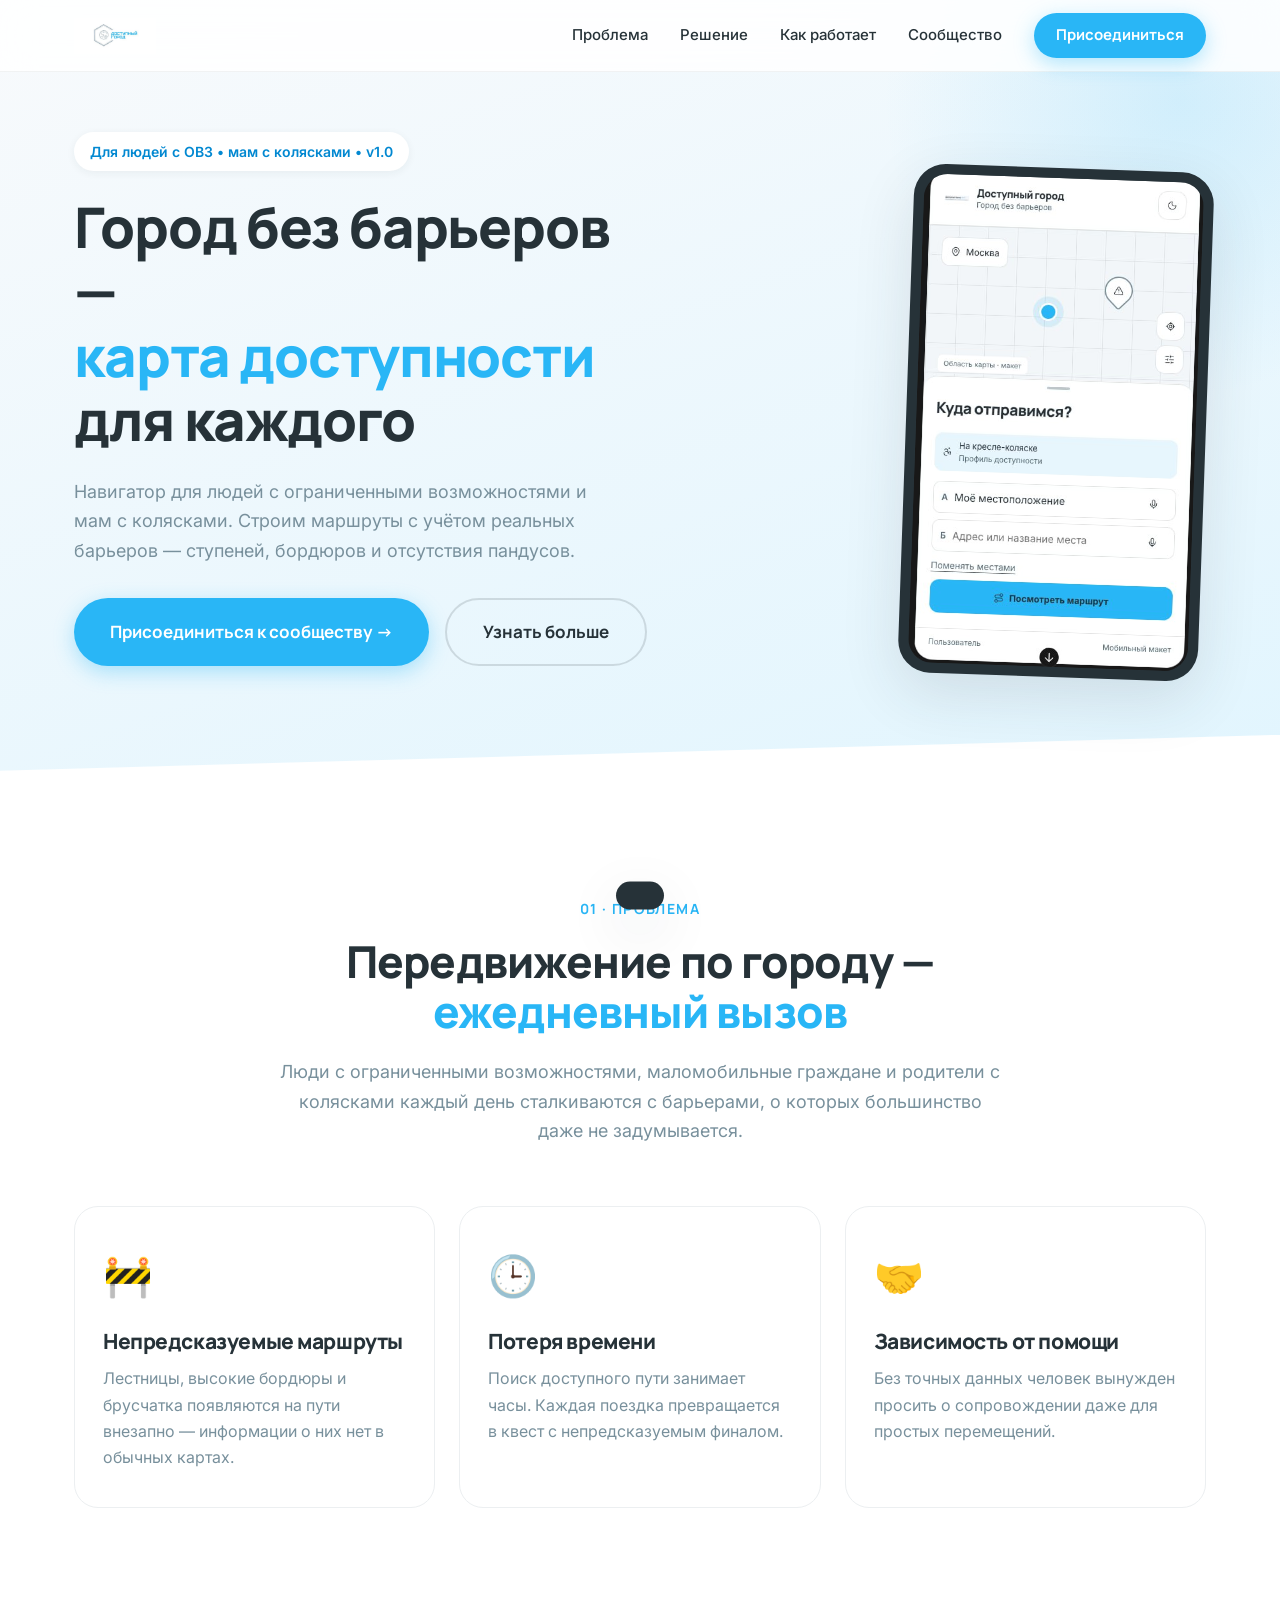
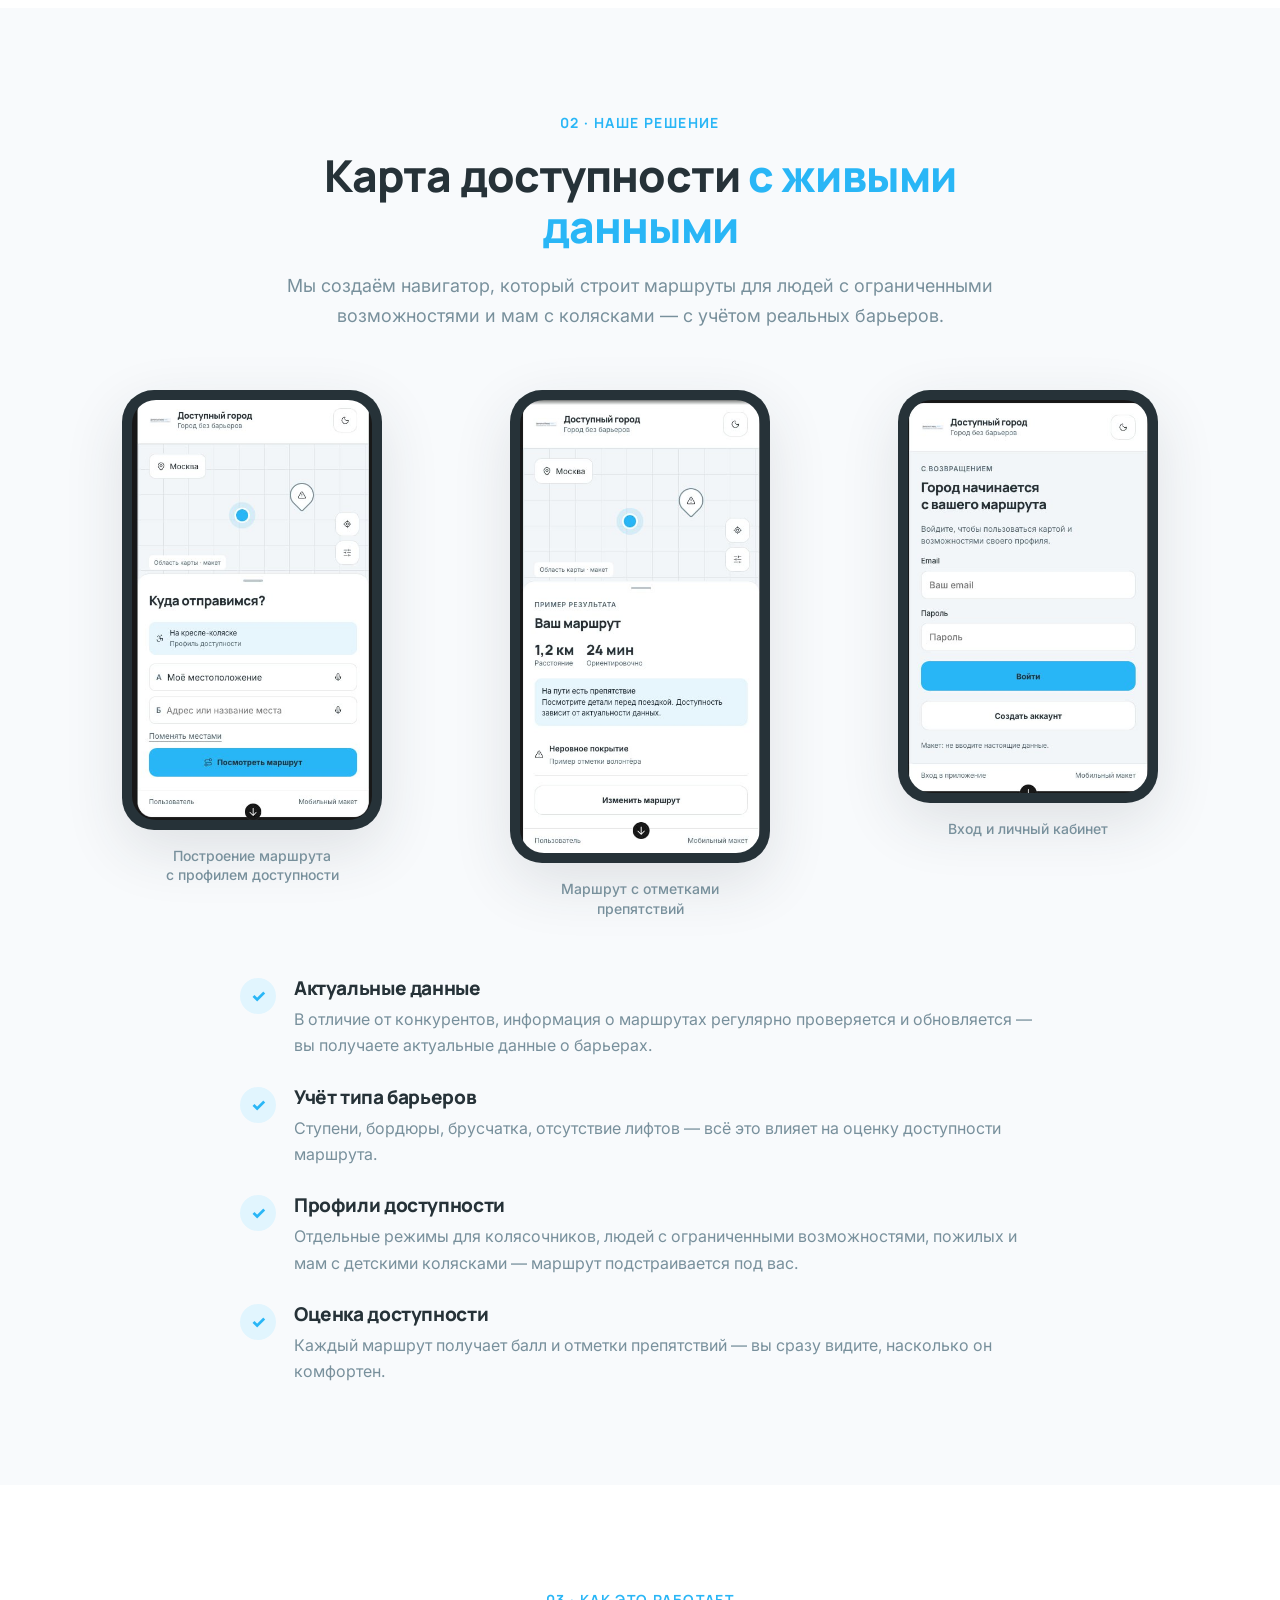
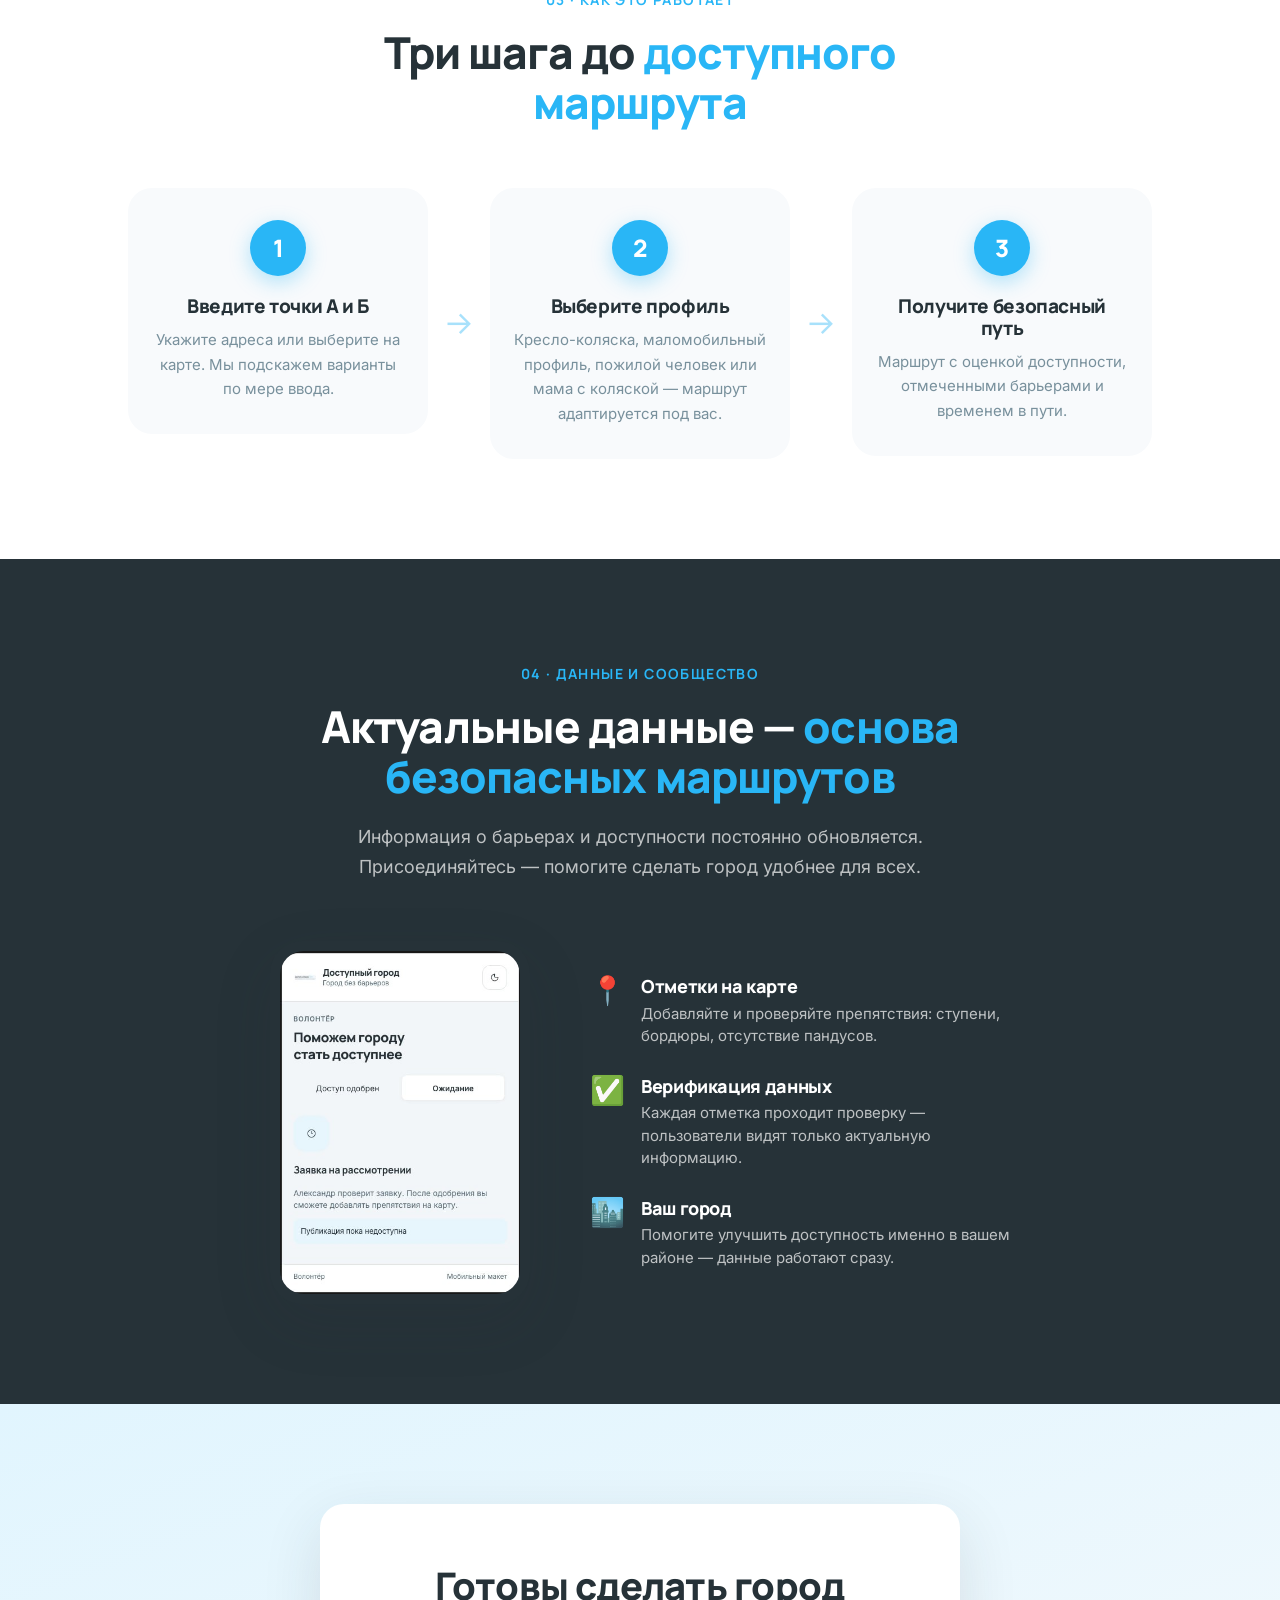
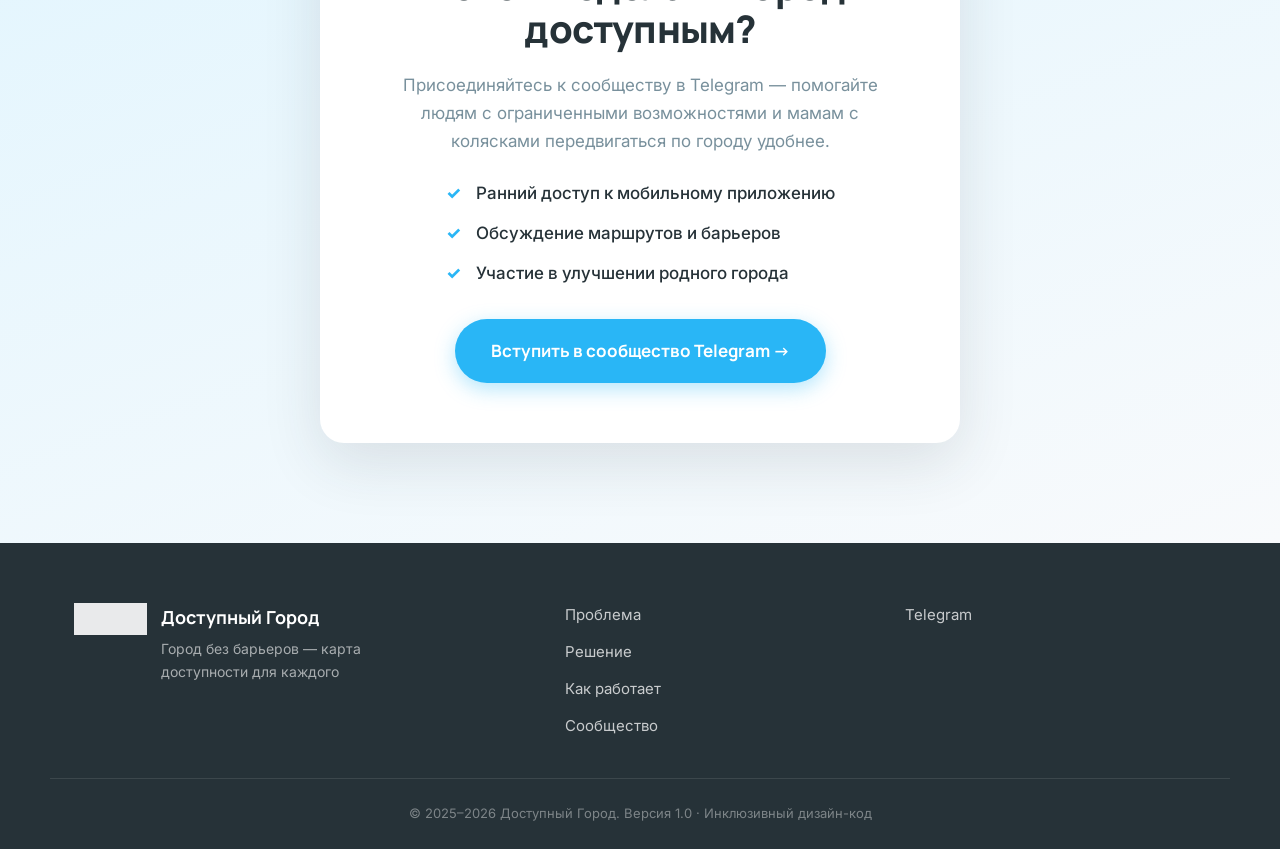
==== commit 692619e1: "dostupny-gorod-landing" ====
--- a/index.html
+++ b/index.html
@@ -281,7 +281,6 @@
                 <a href="#community">Сообщество</a>
             </div>
             <div class="footer__contacts">
-                <a href="mailto:hello@dostupny-gorod.ru">hello@dostupny-gorod.ru</a>
                 <a href="https://t.me/+YxXUlVFMEhljNTky" target="_blank" rel="noopener">Telegram</a>
             </div>
         </div>
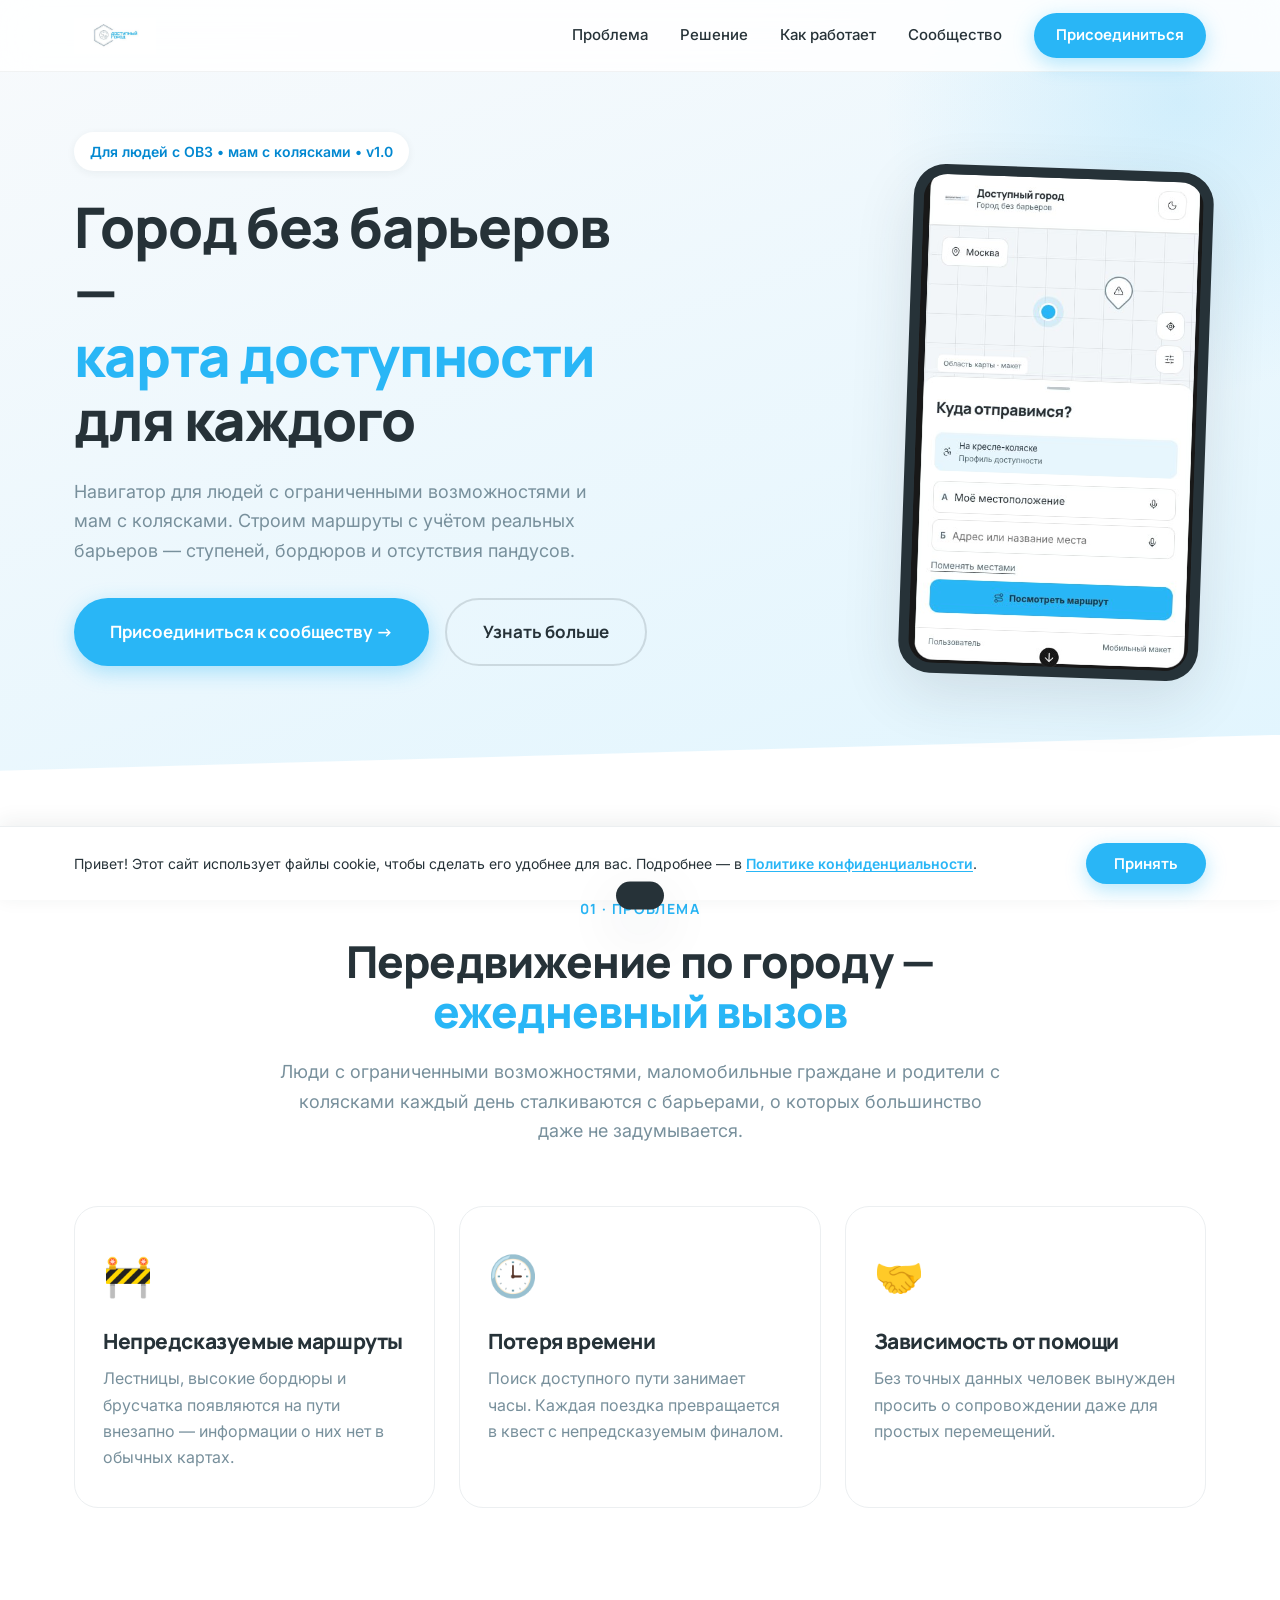
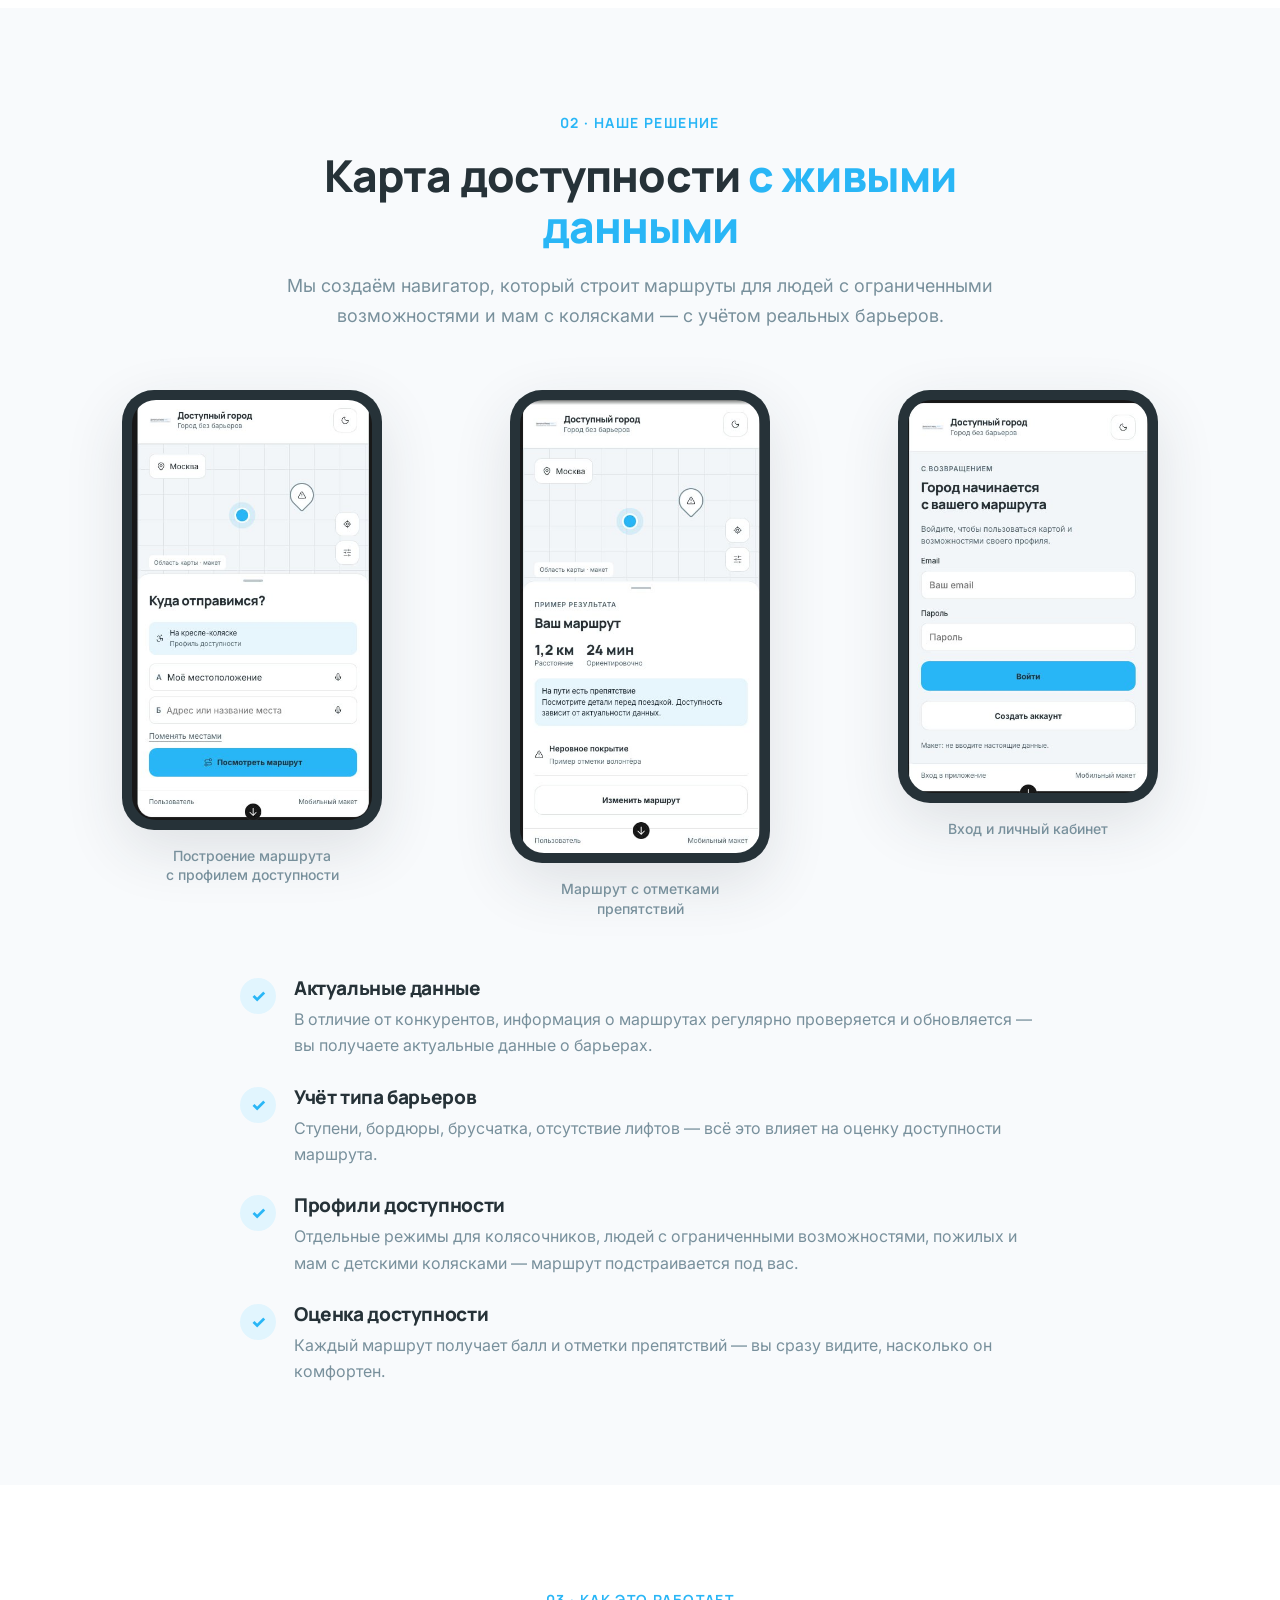
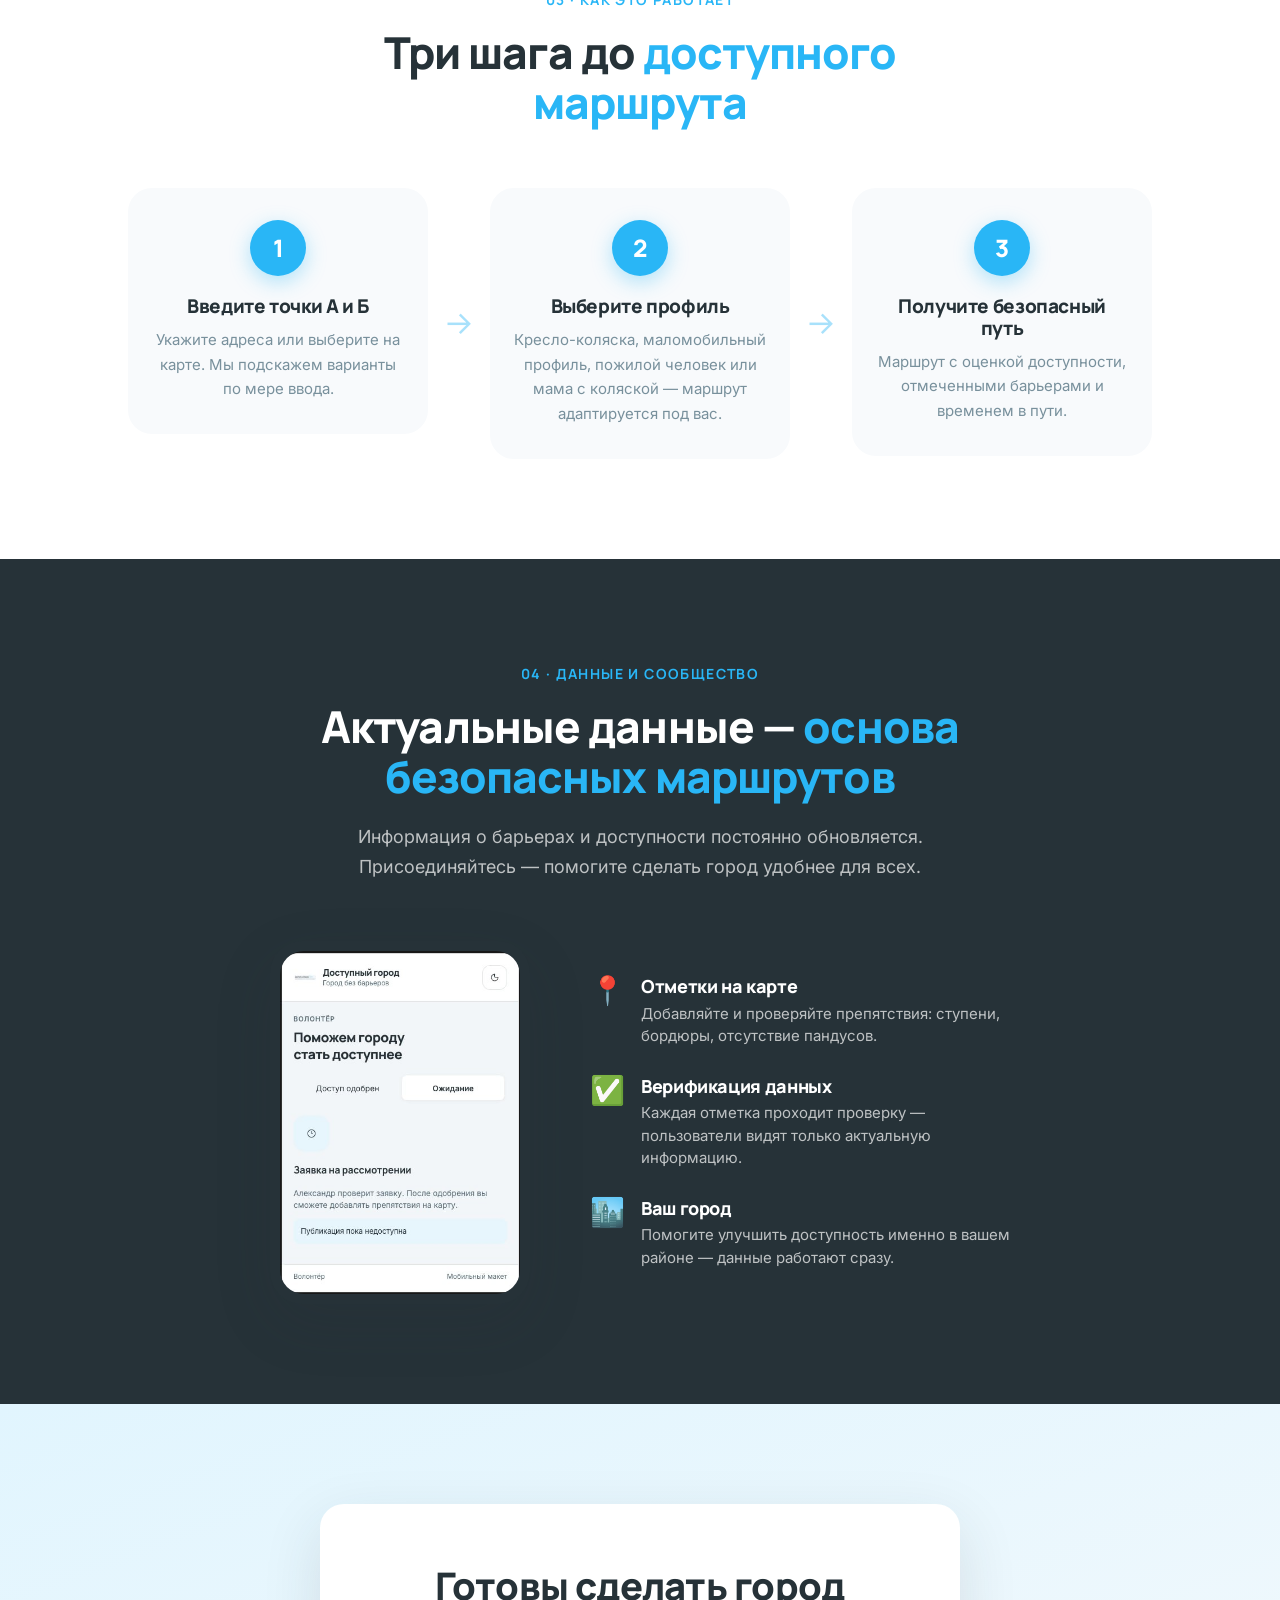
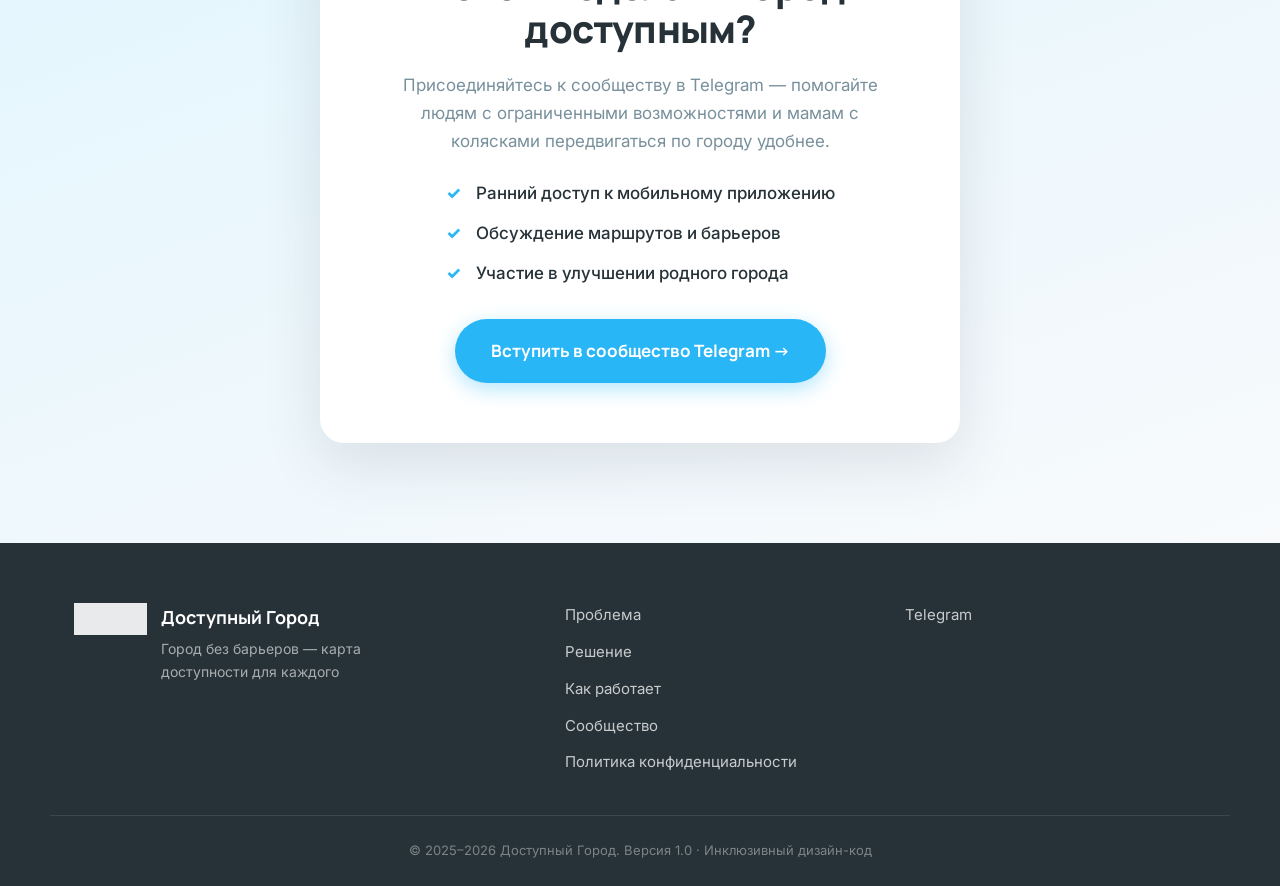
==== commit 198ff83e: "3" ====
--- a/index.html
+++ b/index.html
@@ -23,6 +23,20 @@
     <link href="https://fonts.googleapis.com/css2?family=Manrope:wght@400;600;700;800&family=Inter:wght@400;500;600&display=swap" rel="stylesheet">
     
     <link rel="stylesheet" href="styles.css">
+
+    <!-- Yandex.Metrika counter -->
+    <script type="text/javascript">
+        (function(m,e,t,r,i,k,a){
+            m[i]=m[i]||function(){(m[i].a=m[i].a||[]).push(arguments)};
+            m[i].l=1*new Date();
+            for (var j = 0; j < document.scripts.length; j++) {if (document.scripts[j].src === r) { return; }}
+            k=e.createElement(t),a=e.getElementsByTagName(t)[0],k.async=1,k.src=r,a.parentNode.insertBefore(k,a)
+        })(window, document,'script','https://mc.yandex.ru/metrika/tag.js?id=112812831', 'ym');
+
+        ym(112812831, 'init', {ssr:true, webvisor:true, clickmap:true, ecommerce:"dataLayer", referrer: document.referrer, url: location.href, accurateTrackBounce:true, trackLinks:true});
+    </script>
+    <noscript><div><img src="https://mc.yandex.ru/watch/112812831" style="position:absolute; left:-9999px;" alt="" /></div></noscript>
+    <!-- /Yandex.Metrika counter -->
 </head>
 <body>
 
@@ -279,6 +293,7 @@
                 <a href="#solution">Решение</a>
                 <a href="#how">Как работает</a>
                 <a href="#community">Сообщество</a>
+                <a href="privacy.html">Политика конфиденциальности</a>
             </div>
             <div class="footer__contacts">
                 <a href="https://t.me/+YxXUlVFMEhljNTky" target="_blank" rel="noopener">Telegram</a>
@@ -294,6 +309,19 @@
     <!-- Toast -->
     <div class="toast" id="toast" role="status" aria-live="polite"></div>
 
+    <!-- ═══ COOKIE NOTICE ═══ -->
+    <div class="cookie-notice" id="cookieNotice" role="dialog" aria-live="polite" aria-label="Уведомление об использовании cookie">
+        <div class="container cookie-notice__inner">
+            <p class="cookie-notice__text">
+                Привет! Этот сайт использует файлы cookie, чтобы сделать его удобнее для вас.
+                Подробнее — в <a href="privacy.html" target="_blank" rel="noopener">Политике конфиденциальности</a>.
+            </p>
+            <button class="btn btn--primary btn--sm cookie-notice__btn" id="cookieAccept">
+                Принять
+            </button>
+        </div>
+    </div>
+
     <script src="script.js"></script>
 </body>
-</html>
+</html>
--- a/styles.css
+++ b/styles.css
@@ -737,6 +737,116 @@
 .toast--success { background: var(--blue); }
 .toast--error   { background: #E53935; }
 
+/* ═══ COOKIE NOTICE ═══ */
+.cookie-notice {
+    position: fixed;
+    bottom: 0;
+    left: 0;
+    right: 0;
+    background: var(--white);
+    border-top: 1px solid var(--gray-light);
+    box-shadow: 0 -4px 20px rgba(38, 50, 56, 0.08);
+    z-index: 1500;
+    transform: translateY(100%);
+    transition: transform 0.4s cubic-bezier(0.4, 0, 0.2, 1);
+    padding: 16px 0;
+}
+
+.cookie-notice--show {
+    transform: translateY(0);
+}
+
+.cookie-notice__inner {
+    display: flex;
+    align-items: center;
+    justify-content: space-between;
+    gap: 24px;
+}
+
+.cookie-notice__text {
+    font-size: 14px;
+    color: var(--charcoal);
+    line-height: 1.5;
+    margin: 0;
+}
+
+.cookie-notice__text a {
+    color: var(--blue);
+    font-weight: 600;
+    text-decoration: underline;
+    text-underline-offset: 2px;
+}
+
+.cookie-notice__text a:hover {
+    color: var(--blue-dark);
+}
+
+.cookie-notice__btn {
+    flex-shrink: 0;
+    padding: 10px 28px;
+}
+
+/* ═══ POLICY PAGE ═══ */
+.policy h2 {
+    font-size: 22px;
+    margin-top: 36px;
+    margin-bottom: 12px;
+    color: var(--charcoal);
+}
+
+.policy p {
+    color: var(--gray);
+    font-size: 16px;
+    line-height: 1.7;
+    margin-bottom: 14px;
+}
+
+.policy ul {
+    list-style: none;
+    padding-left: 0;
+    margin-bottom: 18px;
+}
+
+.policy ul li {
+    position: relative;
+    padding-left: 24px;
+    margin-bottom: 8px;
+    color: var(--gray);
+    font-size: 16px;
+    line-height: 1.6;
+}
+
+.policy ul li::before {
+    content: '•';
+    position: absolute;
+    left: 8px;
+    color: var(--blue);
+    font-weight: 800;
+    font-size: 18px;
+    line-height: 1.4;
+}
+
+.policy a {
+    color: var(--blue);
+    font-weight: 600;
+    text-decoration: underline;
+    text-underline-offset: 2px;
+    word-break: break-word;
+}
+
+.policy a:hover {
+    color: var(--blue-dark);
+}
+
+.policy code {
+    background: var(--blue-light);
+    color: var(--blue-dark);
+    padding: 2px 8px;
+    border-radius: 6px;
+    font-size: 14px;
+    font-family: monospace;
+}
+
 /* ═══ RESPONSIVE ═══ */
 @media (max-width: 980px) {
     .hero__inner { grid-template-columns: 1fr; gap: 40px; }
@@ -793,10 +903,23 @@
     .cta { padding: 32px 20px; }
     .quote__mark { font-size: 80px; }
     .phone-frame--side { max-width: 240px; }
+
+    /* Cookie notice mobile */
+    .cookie-notice {
+        padding: 20px 0;
+    }
+    .cookie-notice__inner {
+        flex-direction: column;
+        align-items: stretch;
+        gap: 16px;
+        text-align: center;
+    }
+    .cookie-notice__btn {
+        width: 100%;
+    }
 }
 
 /* mobile-alignment-v2 */
-
 @media (max-width: 720px) {
     .hero__inner {
         text-align: center;
@@ -874,6 +997,13 @@
         width: 100%;
         max-width: 320px;
     }
+    .policy h2 {
+        font-size: 19px;
+        margin-top: 28px;
+    }
+    .policy p, .policy ul li {
+        font-size: 15px;
+    }
 }
 
 @media (prefers-reduced-motion: reduce) {
@@ -882,4 +1012,4 @@
         transition-duration: 0.01ms !important;
     }
     html { scroll-behavior: auto; }
-}
+}
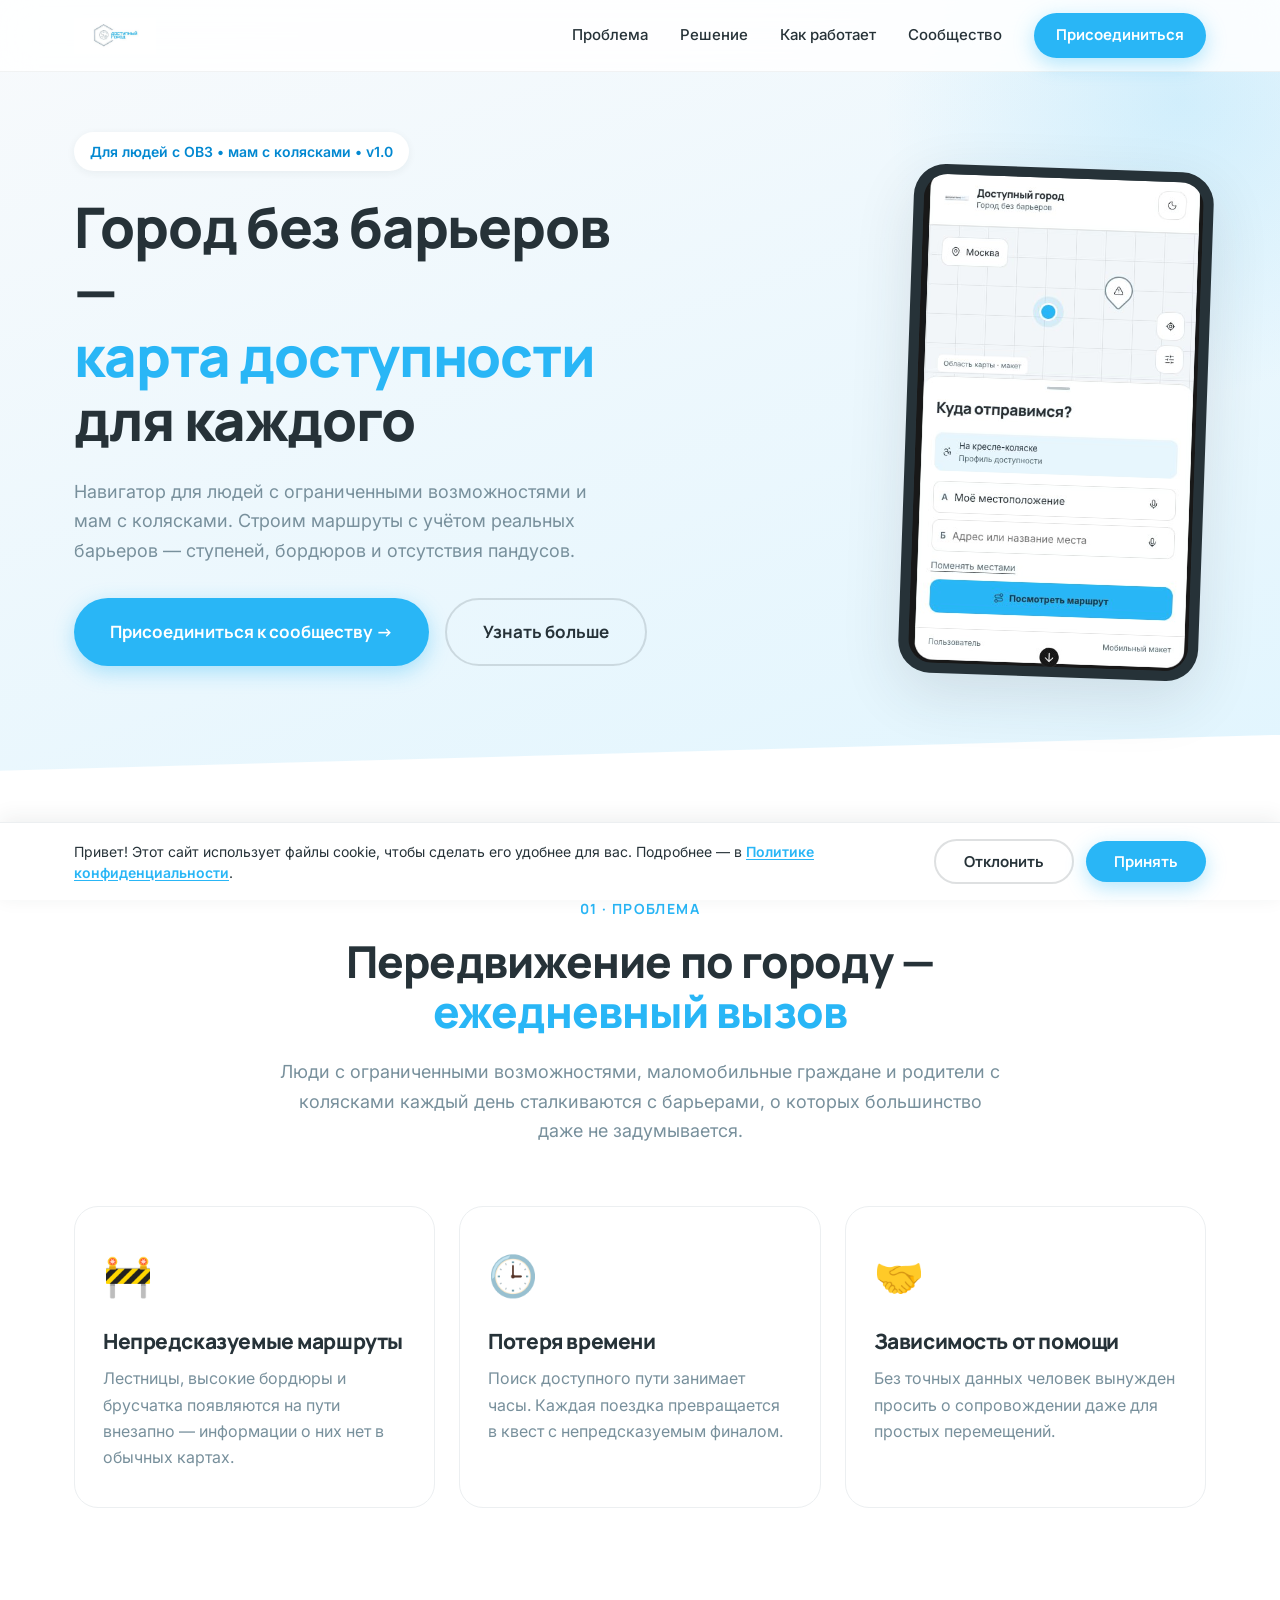
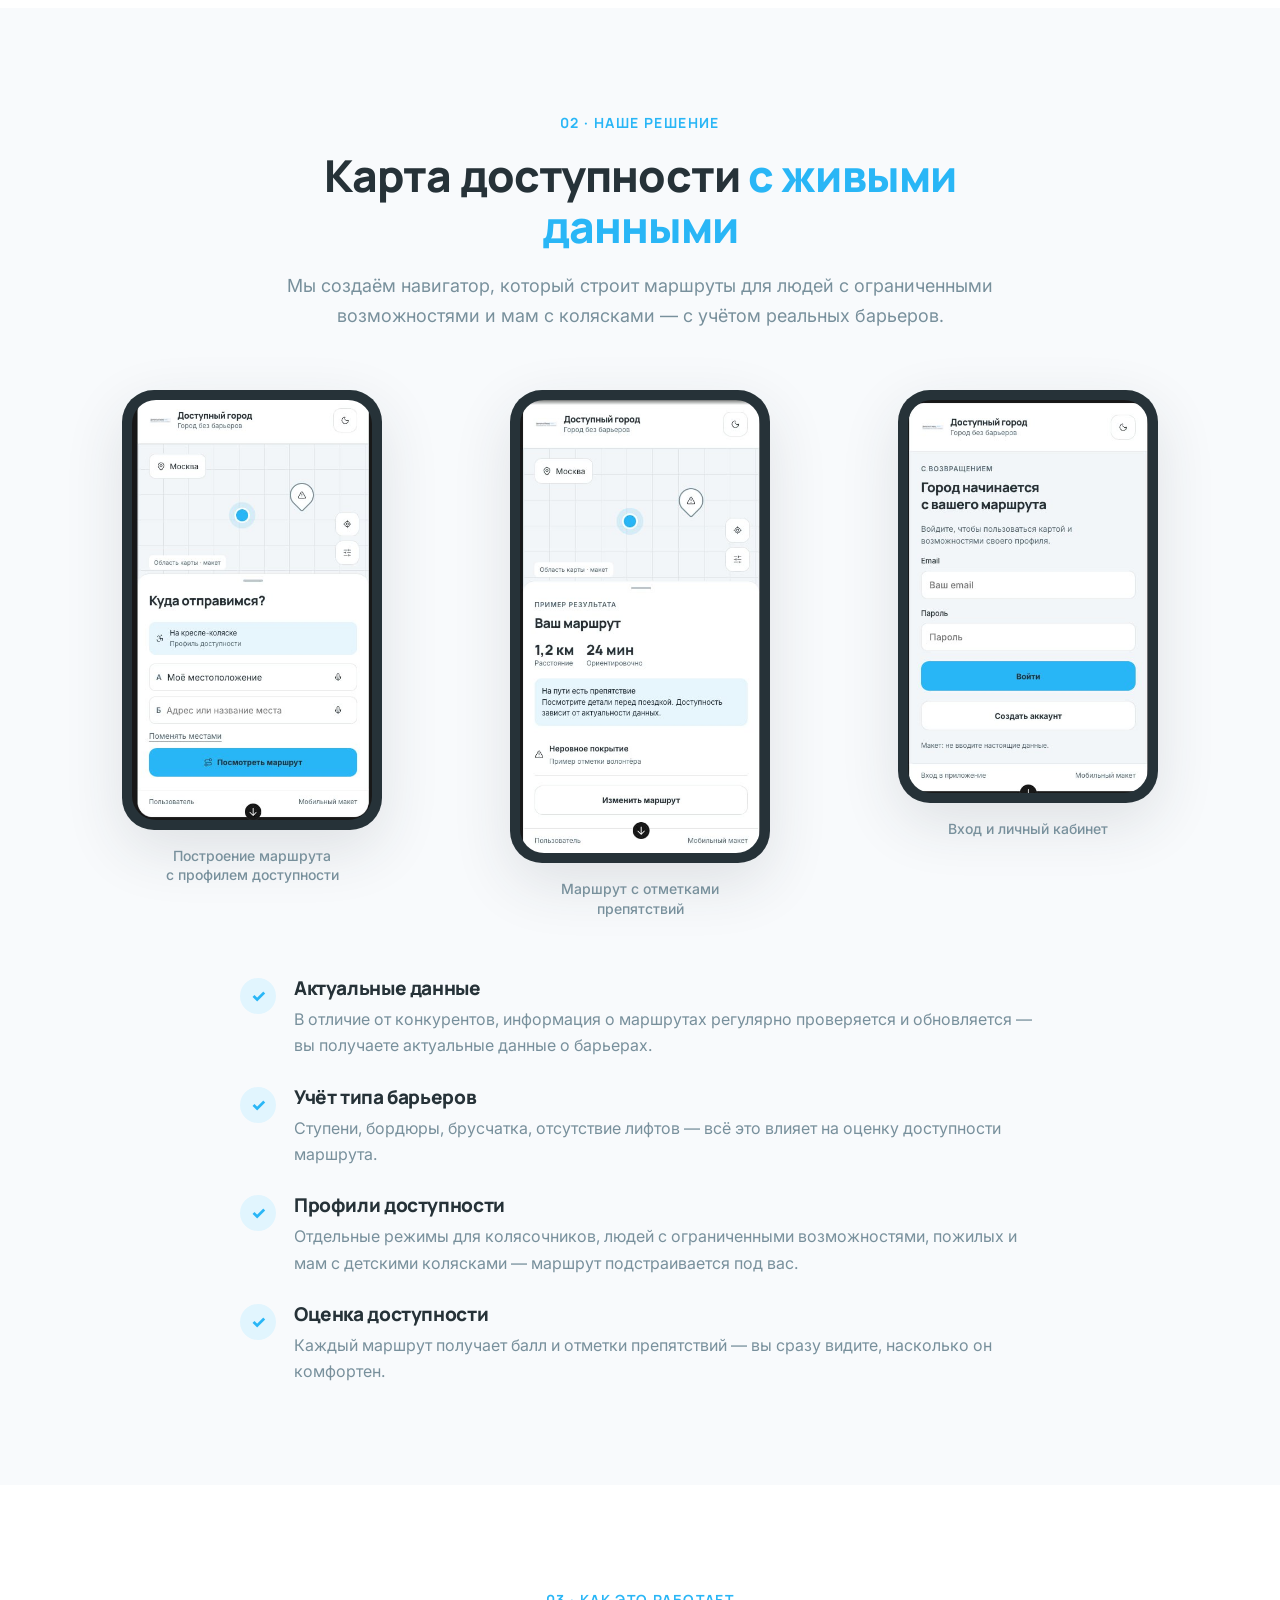
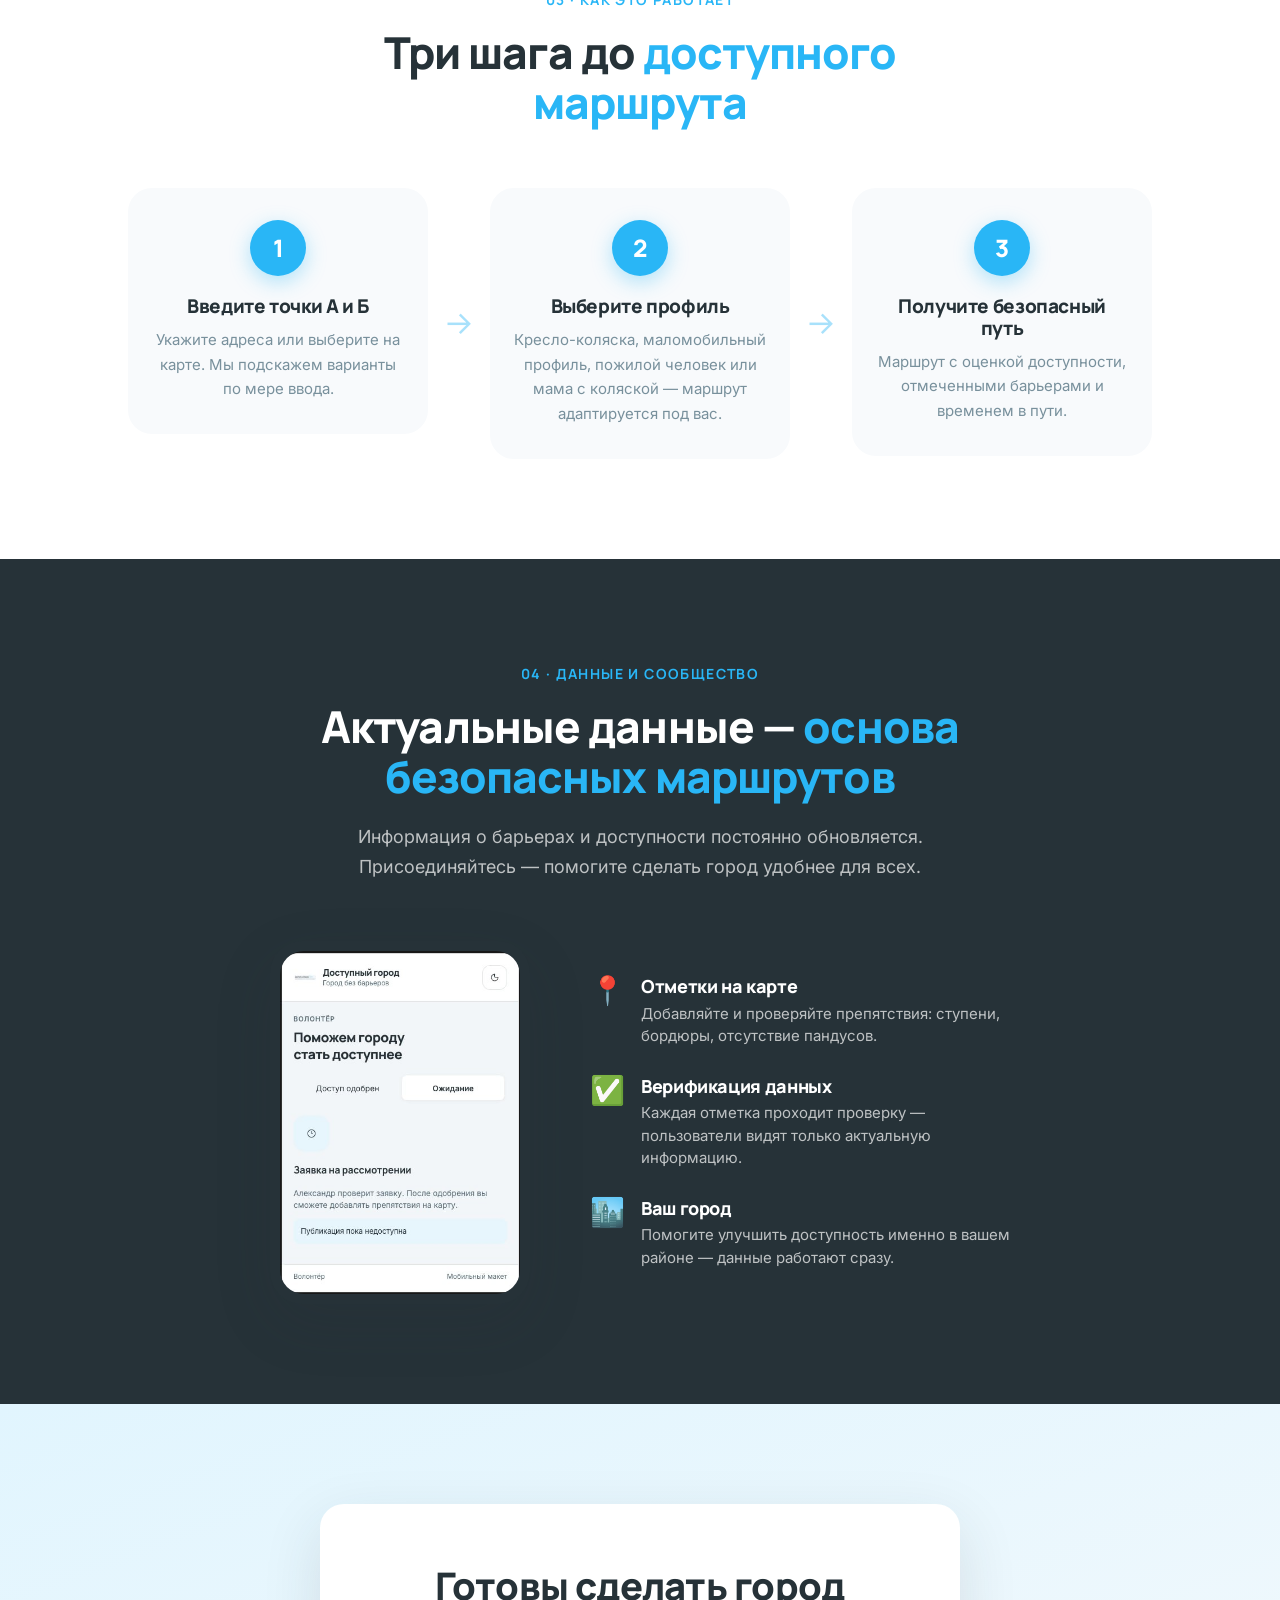
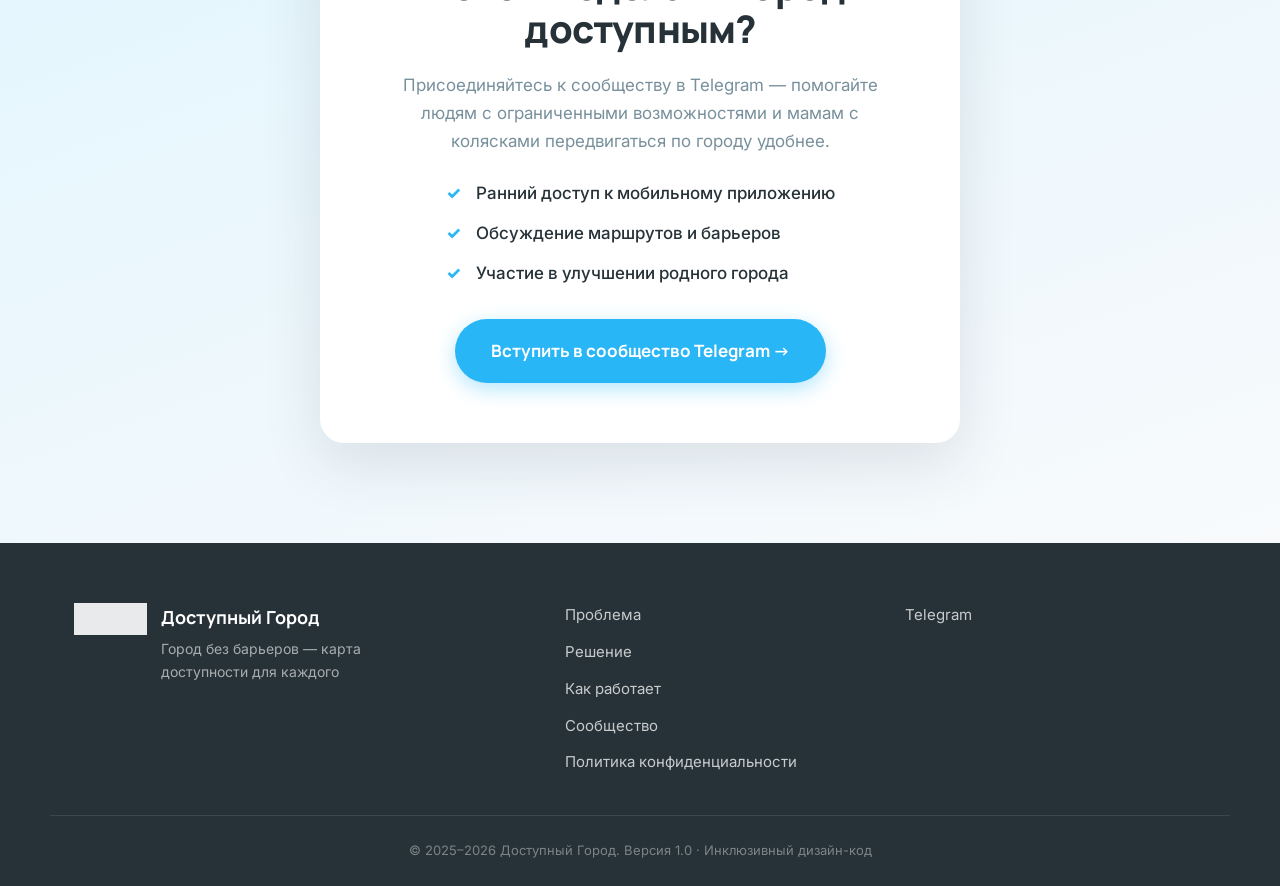
==== commit 8bde61c4: "4" ====
--- a/index.html
+++ b/index.html
@@ -306,9 +306,6 @@
         </div>
     </footer>
 
-    <!-- Toast -->
-    <div class="toast" id="toast" role="status" aria-live="polite"></div>
-
     <!-- ═══ COOKIE NOTICE ═══ -->
     <div class="cookie-notice" id="cookieNotice" role="dialog" aria-live="polite" aria-label="Уведомление об использовании cookie">
         <div class="container cookie-notice__inner">
@@ -316,9 +313,14 @@
                 Привет! Этот сайт использует файлы cookie, чтобы сделать его удобнее для вас.
                 Подробнее — в <a href="privacy.html" target="_blank" rel="noopener">Политике конфиденциальности</a>.
             </p>
-            <button class="btn btn--primary btn--sm cookie-notice__btn" id="cookieAccept">
-                Принять
-            </button>
+            <div class="cookie-notice__actions">
+                <button class="btn btn--ghost btn--sm cookie-notice__btn" id="cookieDecline">
+                    Отклонить
+                </button>
+                <button class="btn btn--primary btn--sm cookie-notice__btn" id="cookieAccept">
+                    Принять
+                </button>
+            </div>
         </div>
     </div>
 
--- a/styles.css
+++ b/styles.css
@@ -591,78 +591,6 @@
     font-weight: 800;
 }
 
-.form {
-    display: flex;
-    flex-direction: column;
-    gap: 18px;
-}
-.form__title {
-    font-size: 24px;
-    margin-bottom: 4px;
-}
-.form__group {
-    display: flex;
-    flex-direction: column;
-    gap: 6px;
-}
-.form__label {
-    font-size: 14px;
-    font-weight: 600;
-    color: var(--charcoal);
-}
-.form__optional {
-    font-weight: 400;
-    color: var(--gray);
-}
-.form__input {
-    font-family: var(--font-body);
-    font-size: 16px;
-    padding: 14px 16px;
-    border: 2px solid var(--gray-light);
-    border-radius: 12px;
-    background: var(--white);
-    color: var(--charcoal);
-    transition: var(--transition);
-    width: 100%;
-}
-.form__input:focus {
-    outline: none;
-    border-color: var(--blue);
-    box-shadow: 0 0 0 4px rgba(41, 182, 246, 0.15);
-}
-.form__input::placeholder { color: var(--gray); opacity: 0.7; }
-.form__textarea { resize: vertical; min-height: 80px; }
-.form__input--error { border-color: #E53935; }
-.form__error {
-    font-size: 13px;
-    color: #E53935;
-    min-height: 0;
-}
-.form__checkbox {
-    display: flex;
-    align-items: flex-start;
-    gap: 10px;
-    font-size: 14px;
-    color: var(--gray);
-    cursor: pointer;
-}
-.form__checkbox input {
-    margin-top: 3px;
-    accent-color: var(--blue);
-    width: 16px; height: 16px;
-    flex-shrink: 0;
-}
-.form__note {
-    text-align: center;
-    font-size: 14px;
-    color: var(--gray);
-}
-.form__note a {
-    color: var(--blue);
-    font-weight: 600;
-}
-.form__note a:hover { text-decoration: underline; }
-
 /* ═══ FOOTER ═══ */
 .footer {
     background: var(--charcoal);
@@ -715,27 +643,6 @@
     color: rgba(255,255,255,0.4);
     text-align: center;
 }
-
-/* ═══ TOAST ═══ */
-.toast {
-    position: fixed;
-    bottom: 24px; left: 50%;
-    transform: translate(-50%, 120%);
-    background: var(--charcoal);
-    color: var(--white);
-    padding: 14px 24px;
-    border-radius: 100px;
-    font-size: 15px;
-    font-weight: 500;
-    box-shadow: var(--shadow-lg);
-    z-index: 2000;
-    transition: transform 0.4s cubic-bezier(0.4, 0, 0.2, 1);
-    max-width: calc(100% - 32px);
-    text-align: center;
-}
-.toast--show { transform: translate(-50%, 0); }
-.toast--success { background: var(--blue); }
-.toast--error   { background: #E53935; }
 
 /* ═══ COOKIE NOTICE ═══ */
 .cookie-notice {
@@ -779,6 +686,13 @@
 
 .cookie-notice__text a:hover {
     color: var(--blue-dark);
+}
+
+.cookie-notice__actions {
+    display: flex;
+    align-items: center;
+    gap: 12px;
+    flex-shrink: 0;
 }
 
 .cookie-notice__btn {
@@ -914,7 +828,11 @@
         gap: 16px;
         text-align: center;
     }
-    .cookie-notice__btn {
+    .cookie-notice__actions {
+        flex-direction: column-reverse;
+        width: 100%;
+    }
+    .cookie-notice__actions .cookie-notice__btn {
         width: 100%;
     }
 }
